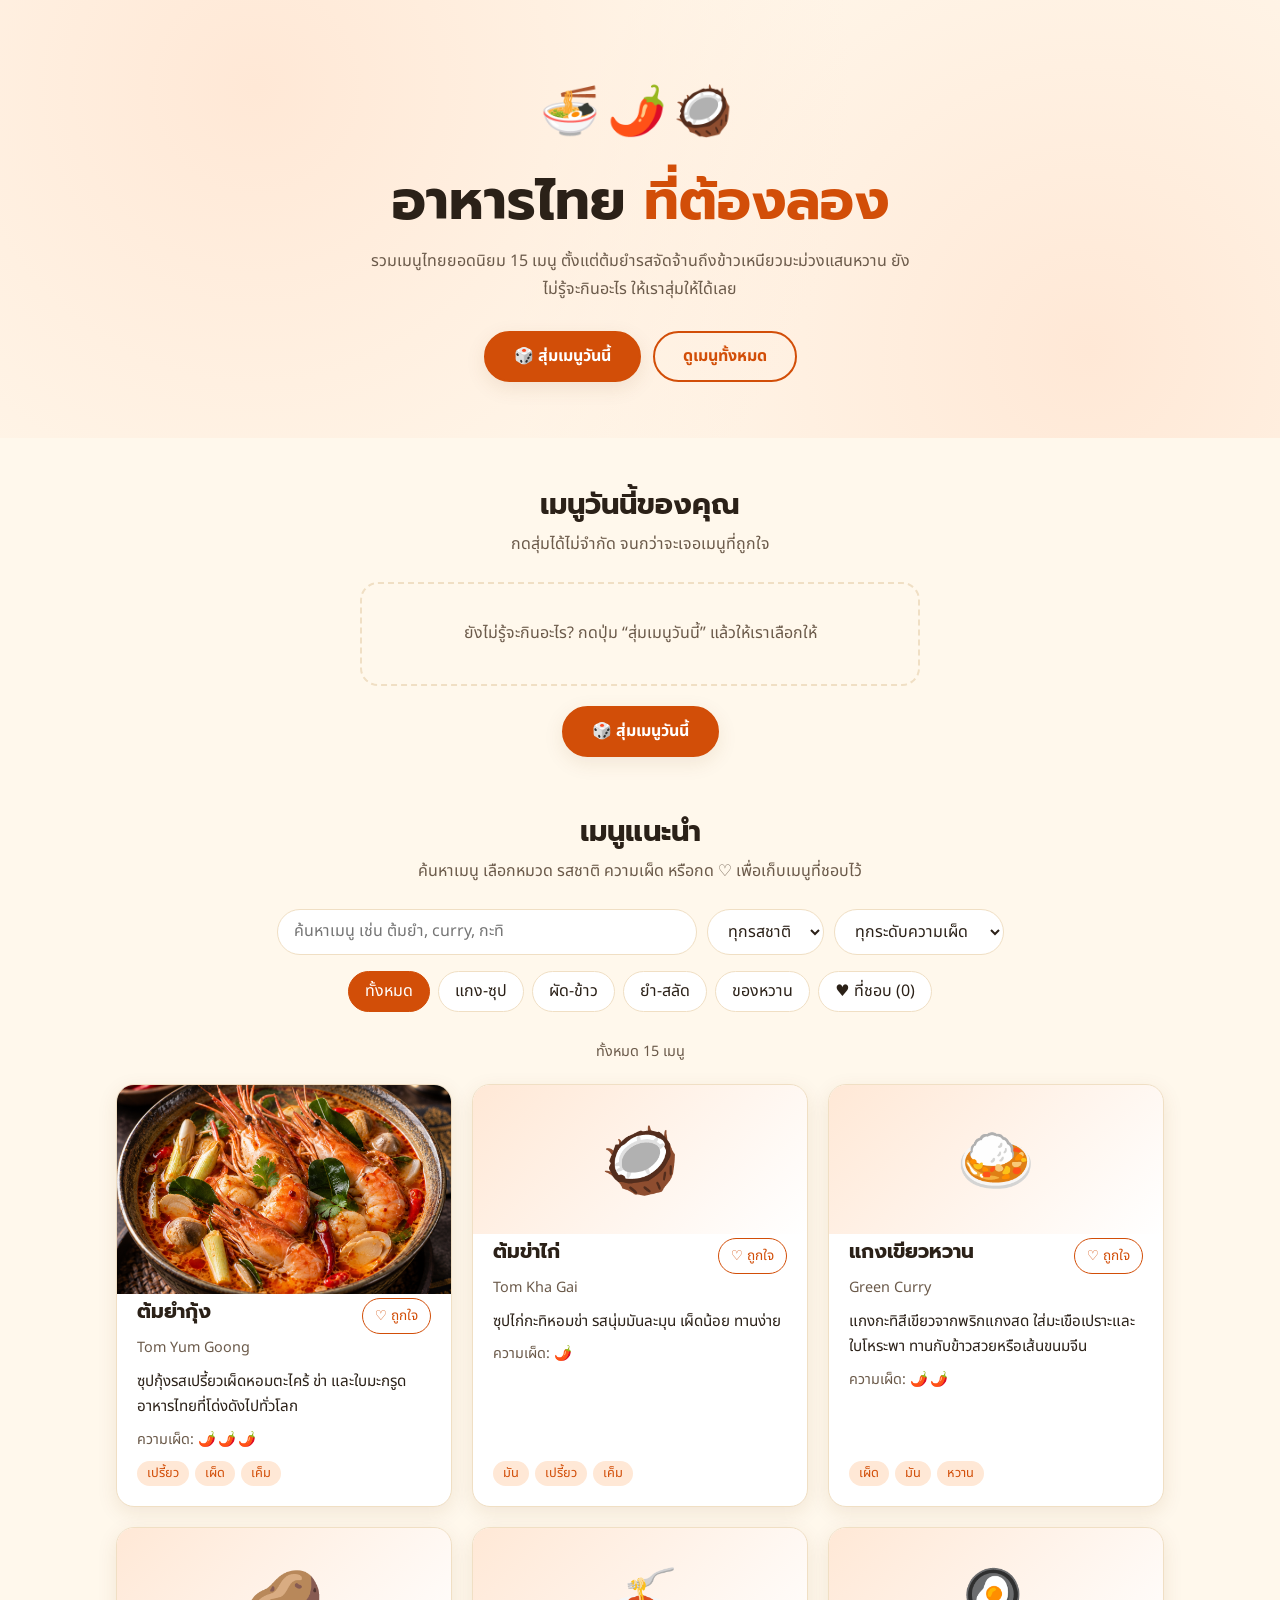
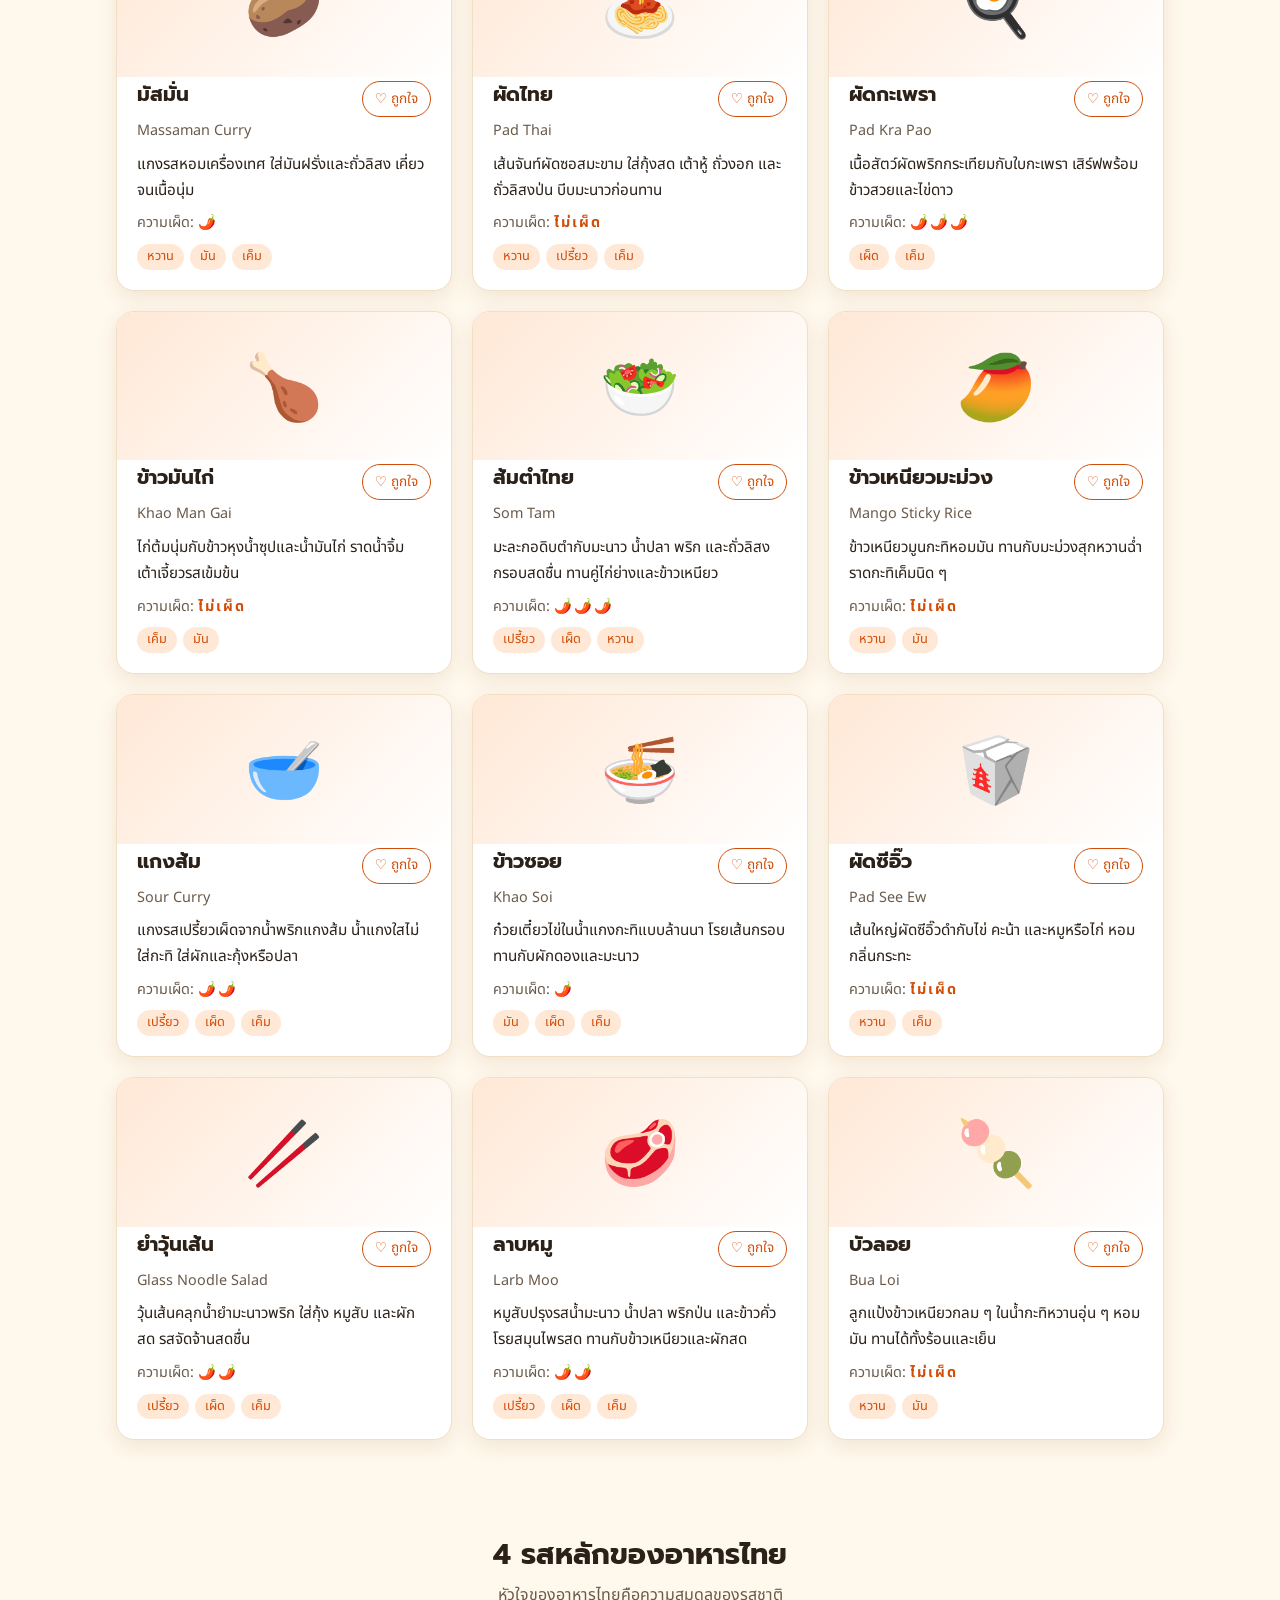
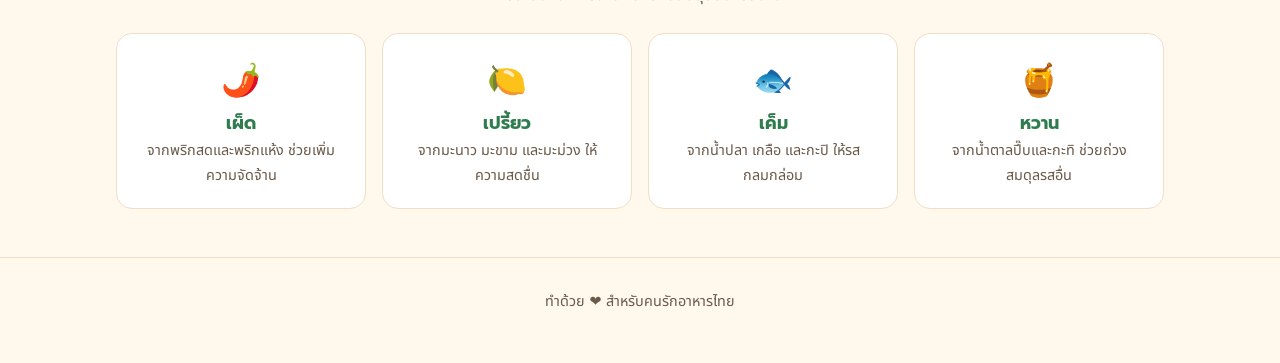
==== thai-food/index.html @ ecb2828b "Initial commit: Thai Food Guide demo Co-Authored-By: Claude Sonnet 5 <noreply@anthropic.com>" ====
<!DOCTYPE html>
<html lang="th">
<head>
<meta charset="UTF-8">
<meta name="viewport" content="width=device-width, initial-scale=1">
<title>อาหารไทย ที่ต้องลอง</title>
<meta name="description" content="แนะนำอาหารไทยยอดนิยม 15 เมนู สุ่มเมนูวันนี้ และเก็บเมนูที่ชอบไว้ในเครื่องของคุณ">
<link href="https://fonts.googleapis.com/css2?family=Noto+Sans+Thai:wght@400;500;700&family=Prompt:wght@500;700&display=swap" rel="stylesheet">
<style>
  :root {
    color-scheme: light;
    --bg: #fff8ec;
    --surface: #ffffff;
    --text: #2b2118;
    --muted: #6b5a4a;
    --border: #f0dfc4;
    --accent: #d24e08;
    --on-accent: #ffffff;
    --accent-soft: #ffe8d6;
    --green: #2f7d4f;
    --shadow: 0 6px 20px rgba(120, 70, 20, .10);
  }
  @media (prefers-color-scheme: dark) {
    :root:not([data-theme="light"]) {
      color-scheme: dark;
      --bg: #1c1610;
      --surface: #2a2118;
      --text: #f6ead8;
      --muted: #c2ae95;
      --border: #3d3123;
      --accent: #ff8a3d;
      --on-accent: #1c1610;
      --accent-soft: #3d2a1a;
      --green: #6fcf97;
      --shadow: 0 6px 20px rgba(0, 0, 0, .35);
    }
  }
  :root[data-theme="dark"] {
    color-scheme: dark;
    --bg: #1c1610;
    --surface: #2a2118;
    --text: #f6ead8;
    --muted: #c2ae95;
    --border: #3d3123;
    --accent: #ff8a3d;
    --on-accent: #1c1610;
    --accent-soft: #3d2a1a;
    --green: #6fcf97;
    --shadow: 0 6px 20px rgba(0, 0, 0, .35);
  }

  *, *::before, *::after { box-sizing: border-box; }
  h1, h2, h3, p { margin: 0; }
  [hidden] { display: none !important; }
  html { scroll-behavior: smooth; }
  body {
    margin: 0;
    background: var(--bg);
    color: var(--text);
    font-family: "Noto Sans Thai", system-ui, sans-serif;
    font-size: 16px;
    line-height: 1.7;
  }
  .wrap { max-width: 1080px; margin: 0 auto; padding-inline: 16px; }
  h1, h2, h3 { font-family: "Prompt", "Noto Sans Thai", sans-serif; line-height: 1.3; text-wrap: balance; }

  /* Hero */
  .hero {
    text-align: center;
    padding-block: 72px 56px;
    background:
      radial-gradient(circle at 20% 20%, var(--accent-soft), transparent 55%),
      radial-gradient(circle at 85% 80%, var(--accent-soft), transparent 50%);
  }
  .hero .emoji { font-size: 3rem; letter-spacing: .4rem; }
  .hero h1 { font-size: clamp(2rem, 6vw, 3.4rem); margin-block: 12px; }
  .hero h1 span { color: var(--accent); }
  .hero p { color: var(--muted); max-width: 560px; margin: 0 auto 28px; }
  .actions { display: flex; flex-wrap: wrap; gap: 12px; justify-content: center; }
  .btn {
    display: inline-block;
    font: inherit;
    font-weight: 700;
    cursor: pointer;
    border: 2px solid var(--accent);
    background: var(--accent);
    color: var(--on-accent);
    text-decoration: none;
    padding: 10px 28px;
    border-radius: 999px;
    box-shadow: var(--shadow);
    transition: transform .15s;
  }
  .btn:hover { transform: translateY(-2px); }
  .btn.ghost { background: transparent; color: var(--accent); box-shadow: none; }
  .btn:focus-visible, .chip:focus-visible, .fav:focus-visible { outline: 3px solid var(--green); outline-offset: 2px; }

  /* Storage note */
  .note {
    background: var(--accent-soft);
    color: var(--text);
    border-bottom: 1px solid var(--border);
    text-align: center;
    font-size: .9rem;
    padding: 8px 16px;
  }

  /* Sections */
  .block { padding-block: 48px; }
  .section-title { font-size: 1.8rem; text-align: center; margin-bottom: 8px; }
  .section-sub { text-align: center; color: var(--muted); margin-bottom: 24px; }

  /* Today's Pick */
  #pick { padding-bottom: 8px; }
  .pick-result { max-width: 560px; margin: 0 auto 20px; }
  .placeholder {
    border: 2px dashed var(--border);
    border-radius: 18px;
    padding: 36px 20px;
    text-align: center;
    color: var(--muted);
  }
  .pick-actions { display: flex; justify-content: center; }

  /* Filters */
  .filters { display: flex; flex-wrap: wrap; gap: 8px; justify-content: center; margin-bottom: 28px; }
  .chip {
    font: inherit;
    cursor: pointer;
    background: var(--surface);
    color: var(--text);
    border: 1px solid var(--border);
    padding: 6px 16px;
    border-radius: 999px;
  }
  .chip[aria-pressed="true"] { background: var(--accent); border-color: var(--accent); color: var(--on-accent); }

  /* Search and filter tools */
  .tools { display: flex; flex-wrap: wrap; gap: 10px; justify-content: center; margin-bottom: 16px; }
  .tools input, .tools select {
    font: inherit;
    color: var(--text);
    background: var(--surface);
    border: 1px solid var(--border);
    border-radius: 999px;
    padding: 8px 16px;
    min-height: 44px;
  }
  .tools input { flex: 1 1 260px; max-width: 420px; }
  .tools select { flex: 0 1 auto; }
  .tools input:focus-visible, .tools select:focus-visible { outline: 3px solid var(--green); outline-offset: 2px; }
  .btn.small { padding: 8px 18px; min-height: 44px; box-shadow: none; }
  .result-count { text-align: center; color: var(--muted); font-size: .9rem; margin-bottom: 20px; }

  /* Cards */
  .grid { display: grid; gap: 20px; grid-template-columns: repeat(auto-fill, minmax(min(280px, 100%), 1fr)); }
  .empty { grid-column: 1 / -1; text-align: center; color: var(--muted); padding: 32px 0; }
  .card {
    background: var(--surface);
    border: 1px solid var(--border);
    border-radius: 18px;
    overflow: hidden;
    box-shadow: var(--shadow);
    display: flex;
    flex-direction: column;
  }
  .card .pic {
    font-size: 4rem;
    text-align: center;
    padding: 24px 0 16px;
    background: linear-gradient(135deg, var(--accent-soft), transparent);
  }
  .card .pic.has-img { padding: 0; }
  .card .pic img { display: block; width: 100%; aspect-ratio: 16 / 10; object-fit: cover; }
  .card .body { padding: 4px 20px 20px; display: flex; flex-direction: column; gap: 8px; flex: 1; }
  .card .head { display: flex; gap: 12px; align-items: flex-start; justify-content: space-between; }
  .card h3 { font-size: 1.25rem; }
  .card .en { color: var(--muted); font-size: .9rem; margin-top: -6px; }
  .card p { font-size: .95rem; }
  .card.big .pic { font-size: 5.5rem; }
  .card.big h3 { font-size: 1.7rem; }
  .card.big p { font-size: 1rem; }
  .card.pop { animation: pop .35s ease-out; }
  @keyframes pop { from { transform: scale(.94); opacity: .4; } to { transform: scale(1); opacity: 1; } }
  .tags { display: flex; flex-wrap: wrap; gap: 6px; margin-top: auto; }
  .tag {
    font-size: .8rem;
    padding: 2px 10px;
    border-radius: 999px;
    background: var(--accent-soft);
    color: var(--accent);
  }
  .spice { font-size: .9rem; color: var(--muted); }
  .spice b { color: var(--accent); letter-spacing: 2px; }

  .fav {
    flex: none;
    font: inherit;
    font-size: .85rem;
    cursor: pointer;
    min-height: 36px;
    padding: 2px 12px;
    border-radius: 999px;
    border: 1px solid var(--accent);
    background: transparent;
    color: var(--accent);
    white-space: nowrap;
  }
  .fav[aria-pressed="true"] { background: var(--accent); color: var(--on-accent); }

  /* Tastes */
  .tastes { display: grid; gap: 16px; grid-template-columns: repeat(auto-fit, minmax(min(200px, 100%), 1fr)); }
  .taste {
    background: var(--surface);
    border: 1px solid var(--border);
    border-radius: 16px;
    padding: 20px;
    text-align: center;
  }
  .taste .icon { font-size: 2rem; }
  .taste h3 { font-size: 1.1rem; margin-block: 4px; color: var(--green); }
  .taste p { color: var(--muted); font-size: .9rem; }

  footer { text-align: center; padding: 32px 16px 48px; color: var(--muted); font-size: .9rem; border-top: 1px solid var(--border); }
  @media (prefers-reduced-motion: reduce) {
    html { scroll-behavior: auto; }
    .btn { transition: none; }
    .card.pop { animation: none; }
  }
</style>
</head>
<body>

<header class="hero">
  <div class="wrap">
    <div class="emoji" aria-hidden="true">🍜🌶️🥥</div>
    <h1>อาหารไทย <span>ที่ต้องลอง</span></h1>
    <p>รวมเมนูไทยยอดนิยม 15 เมนู ตั้งแต่ต้มยำรสจัดจ้านถึงข้าวเหนียวมะม่วงแสนหวาน ยังไม่รู้จะกินอะไร ให้เราสุ่มให้ได้เลย</p>
    <div class="actions">
      <button class="btn" type="button" id="heroRoll">🎲 สุ่มเมนูวันนี้</button>
      <a class="btn ghost" href="#menu">ดูเมนูทั้งหมด</a>
    </div>
  </div>
</header>

<div class="note" id="storageNote" role="status" hidden>บันทึกลงเครื่องนี้ไม่ได้ รายการที่ชอบจะหายเมื่อปิดหน้านี้</div>

<main>
  <section class="block" id="pick">
    <div class="wrap">
      <h2 class="section-title">เมนูวันนี้ของคุณ</h2>
      <p class="section-sub">กดสุ่มได้ไม่จำกัด จนกว่าจะเจอเมนูที่ถูกใจ</p>
      <div class="pick-result" id="pickResult" aria-live="polite"></div>
      <div class="pick-actions"><button class="btn" type="button" id="pickRoll">🎲 สุ่มเมนูวันนี้</button></div>
    </div>
  </section>

  <section class="block" id="menu">
    <div class="wrap">
      <h2 class="section-title">เมนูแนะนำ</h2>
      <p class="section-sub">ค้นหาเมนู เลือกหมวด รสชาติ ความเผ็ด หรือกด ♡ เพื่อเก็บเมนูที่ชอบไว้</p>
      <div class="tools">
        <input type="search" id="search" placeholder="ค้นหาเมนู เช่น ต้มยำ, curry, กะทิ" aria-label="ค้นหาเมนู" autocomplete="off">
        <select id="tasteSel" aria-label="กรองตามรสชาติ"></select>
        <select id="spiceSel" aria-label="กรองตามความเผ็ด">
          <option value="">ทุกระดับความเผ็ด</option>
          <option value="0">ไม่เผ็ด</option>
          <option value="1">เผ็ดน้อย 🌶️</option>
          <option value="2">เผ็ดกลาง 🌶️🌶️</option>
          <option value="3">เผ็ดมาก 🌶️🌶️🌶️</option>
        </select>
        <button class="btn ghost small" type="button" id="resetBtn" hidden>ล้างตัวกรอง</button>
      </div>
      <div class="filters" id="filters" role="group" aria-label="กรองตามหมวดอาหาร"></div>
      <p class="result-count" id="count" role="status"></p>
      <div class="grid" id="grid"></div>
    </div>
  </section>

  <section class="block" id="tastes">
    <div class="wrap">
      <h2 class="section-title">4 รสหลักของอาหารไทย</h2>
      <p class="section-sub">หัวใจของอาหารไทยคือความสมดุลของรสชาติ</p>
      <div class="tastes">
        <div class="taste"><div class="icon" aria-hidden="true">🌶️</div><h3>เผ็ด</h3><p>จากพริกสดและพริกแห้ง ช่วยเพิ่มความจัดจ้าน</p></div>
        <div class="taste"><div class="icon" aria-hidden="true">🍋</div><h3>เปรี้ยว</h3><p>จากมะนาว มะขาม และมะม่วง ให้ความสดชื่น</p></div>
        <div class="taste"><div class="icon" aria-hidden="true">🐟</div><h3>เค็ม</h3><p>จากน้ำปลา เกลือ และกะปิ ให้รสกลมกล่อม</p></div>
        <div class="taste"><div class="icon" aria-hidden="true">🍯</div><h3>หวาน</h3><p>จากน้ำตาลปี๊บและกะทิ ช่วยถ่วงสมดุลรสอื่น</p></div>
      </div>
    </div>
  </section>
</main>

<footer>ทำด้วย ❤️ สำหรับคนรักอาหารไทย</footer>

<script>
  const CATEGORIES = ["ทั้งหมด", "แกง-ซุป", "ผัด-ข้าว", "ยำ-สลัด", "ของหวาน"];
  const FAV_FILTER = "ที่ชอบ";
  const STORE_KEY = "thaiFood.favorites.v1";

  // spice: 0-3
  const DISHES = [
    { id: "tom-yum-goong", th: "ต้มยำกุ้ง", en: "Tom Yum Goong", cat: "แกง-ซุป", emoji: "🍲", image: "image/tom-yum-goong.png", spice: 3,
      desc: "ซุปกุ้งรสเปรี้ยวเผ็ดหอมตะไคร้ ข่า และใบมะกรูด อาหารไทยที่โด่งดังไปทั่วโลก",
      tastes: ["เปรี้ยว", "เผ็ด", "เค็ม"] },
    { id: "tom-kha-gai", th: "ต้มข่าไก่", en: "Tom Kha Gai", cat: "แกง-ซุป", emoji: "🥥", spice: 1,
      desc: "ซุปไก่กะทิหอมข่า รสนุ่มมันละมุน เผ็ดน้อย ทานง่าย",
      tastes: ["มัน", "เปรี้ยว", "เค็ม"] },
    { id: "green-curry", th: "แกงเขียวหวาน", en: "Green Curry", cat: "แกง-ซุป", emoji: "🍛", spice: 2,
      desc: "แกงกะทิสีเขียวจากพริกแกงสด ใส่มะเขือเปราะและใบโหระพา ทานกับข้าวสวยหรือเส้นขนมจีน",
      tastes: ["เผ็ด", "มัน", "หวาน"] },
    { id: "massaman", th: "มัสมั่น", en: "Massaman Curry", cat: "แกง-ซุป", emoji: "🥔", spice: 1,
      desc: "แกงรสหอมเครื่องเทศ ใส่มันฝรั่งและถั่วลิสง เคี่ยวจนเนื้อนุ่ม",
      tastes: ["หวาน", "มัน", "เค็ม"] },
    { id: "pad-thai", th: "ผัดไทย", en: "Pad Thai", cat: "ผัด-ข้าว", emoji: "🍝", spice: 0,
      desc: "เส้นจันท์ผัดซอสมะขาม ใส่กุ้งสด เต้าหู้ ถั่วงอก และถั่วลิสงป่น บีบมะนาวก่อนทาน",
      tastes: ["หวาน", "เปรี้ยว", "เค็ม"] },
    { id: "pad-kra-pao", th: "ผัดกะเพรา", en: "Pad Kra Pao", cat: "ผัด-ข้าว", emoji: "🍳", spice: 3,
      desc: "เนื้อสัตว์ผัดพริกกระเทียมกับใบกะเพรา เสิร์ฟพร้อมข้าวสวยและไข่ดาว",
      tastes: ["เผ็ด", "เค็ม"] },
    { id: "khao-man-gai", th: "ข้าวมันไก่", en: "Khao Man Gai", cat: "ผัด-ข้าว", emoji: "🍗", spice: 0,
      desc: "ไก่ต้มนุ่มกับข้าวหุงน้ำซุปและน้ำมันไก่ ราดน้ำจิ้มเต้าเจี้ยวรสเข้มข้น",
      tastes: ["เค็ม", "มัน"] },
    { id: "som-tam", th: "ส้มตำไทย", en: "Som Tam", cat: "ยำ-สลัด", emoji: "🥗", spice: 3,
      desc: "มะละกอดิบตำกับมะนาว น้ำปลา พริก และถั่วลิสง กรอบสดชื่น ทานคู่ไก่ย่างและข้าวเหนียว",
      tastes: ["เปรี้ยว", "เผ็ด", "หวาน"] },
    { id: "mango-sticky-rice", th: "ข้าวเหนียวมะม่วง", en: "Mango Sticky Rice", cat: "ของหวาน", emoji: "🥭", spice: 0,
      desc: "ข้าวเหนียวมูนกะทิหอมมัน ทานกับมะม่วงสุกหวานฉ่ำ ราดกะทิเค็มนิด ๆ",
      tastes: ["หวาน", "มัน"] },
    { id: "gaeng-som", th: "แกงส้ม", en: "Sour Curry", cat: "แกง-ซุป", emoji: "🥣", spice: 2,
      desc: "แกงรสเปรี้ยวเผ็ดจากน้ำพริกแกงส้ม น้ำแกงใสไม่ใส่กะทิ ใส่ผักและกุ้งหรือปลา",
      tastes: ["เปรี้ยว", "เผ็ด", "เค็ม"] },
    { id: "khao-soi", th: "ข้าวซอย", en: "Khao Soi", cat: "แกง-ซุป", emoji: "🍜", spice: 1,
      desc: "ก๋วยเตี๋ยวไข่ในน้ำแกงกะทิแบบล้านนา โรยเส้นกรอบ ทานกับผักดองและมะนาว",
      tastes: ["มัน", "เผ็ด", "เค็ม"] },
    { id: "pad-see-ew", th: "ผัดซีอิ๊ว", en: "Pad See Ew", cat: "ผัด-ข้าว", emoji: "🥡", spice: 0,
      desc: "เส้นใหญ่ผัดซีอิ๊วดำกับไข่ คะน้า และหมูหรือไก่ หอมกลิ่นกระทะ",
      tastes: ["หวาน", "เค็ม"] },
    { id: "yum-woon-sen", th: "ยำวุ้นเส้น", en: "Glass Noodle Salad", cat: "ยำ-สลัด", emoji: "🥢", spice: 2,
      desc: "วุ้นเส้นคลุกน้ำยำมะนาวพริก ใส่กุ้ง หมูสับ และผักสด รสจัดจ้านสดชื่น",
      tastes: ["เปรี้ยว", "เผ็ด", "เค็ม"] },
    { id: "larb-moo", th: "ลาบหมู", en: "Larb Moo", cat: "ยำ-สลัด", emoji: "🥩", spice: 2,
      desc: "หมูสับปรุงรสน้ำมะนาว น้ำปลา พริกป่น และข้าวคั่ว โรยสมุนไพรสด ทานกับข้าวเหนียวและผักสด",
      tastes: ["เปรี้ยว", "เผ็ด", "เค็ม"] },
    { id: "bua-loi", th: "บัวลอย", en: "Bua Loi", cat: "ของหวาน", emoji: "🍡", spice: 0,
      desc: "ลูกแป้งข้าวเหนียวกลม ๆ ในน้ำกะทิหวานอุ่น ๆ หอมมัน ทานได้ทั้งร้อนและเย็น",
      tastes: ["หวาน", "มัน"] },
  ];

  const byId = Object.fromEntries(DISHES.map(d => [d.id, d]));
  const filtersEl = document.getElementById("filters");
  const gridEl = document.getElementById("grid");
  const pickEl = document.getElementById("pickResult");
  const noteEl = document.getElementById("storageNote");
  const searchEl = document.getElementById("search");
  const tasteSel = document.getElementById("tasteSel");
  const spiceSel = document.getElementById("spiceSel");
  const resetBtn = document.getElementById("resetBtn");
  const countEl = document.getElementById("count");

  let active = "ทั้งหมด";
  let pick = null;
  let favChip = null;
  let canPersist = true;
  const favs = new Set();

  // ---- Favorites storage (localStorage may be missing or blocked) ----
  function loadFavs() {
    let raw = null;
    try { raw = localStorage.getItem(STORE_KEY); } catch (e) { canPersist = false; }
    if (raw) {
      try {
        const ids = JSON.parse(raw);
        if (Array.isArray(ids)) ids.forEach(id => { if (byId[id]) favs.add(id); });
      } catch (e) { /* ignore corrupt data and start empty */ }
    }
    noteEl.hidden = canPersist;
  }

  function saveFavs() {
    try { localStorage.setItem(STORE_KEY, JSON.stringify([...favs])); } catch (e) { canPersist = false; }
    noteEl.hidden = canPersist;
  }

  // ---- DOM helpers ----
  function el(tag, cls, text) {
    const node = document.createElement(tag);
    if (cls) node.className = cls;
    if (text !== undefined) node.textContent = text;
    return node;
  }

  function favLabel() { return "♥ ที่ชอบ (" + favs.size + ")"; }

  function syncFavButton(b) {
    const on = favs.has(b.dataset.id);
    b.setAttribute("aria-pressed", String(on));
    b.textContent = on ? "♥ ชอบแล้ว" : "♡ ถูกใจ";
    b.setAttribute("aria-label", (on ? "เลิกถูกใจ " : "ถูกใจ ") + byId[b.dataset.id].th);
  }

  function toggleFav(id) {
    if (favs.has(id)) favs.delete(id); else favs.add(id);
    saveFavs();
    document.querySelectorAll('.fav[data-id="' + id + '"]').forEach(syncFavButton);
    if (favChip) favChip.textContent = favLabel();
    if (active === FAV_FILTER) renderCards();
  }

  function dishCard(d, big) {
    const card = el("article", big ? "card big pop" : "card");
    const pic = el("div", "pic", d.image ? undefined : d.emoji);
    if (d.image) {
      const img = el("img");
      img.src = d.image;
      img.alt = d.th;
      img.loading = "lazy";
      pic.append(img);
      pic.classList.add("has-img");
    } else {
      pic.setAttribute("aria-hidden", "true");
    }

    const fav = el("button", "fav");
    fav.type = "button";
    fav.dataset.id = d.id;
    syncFavButton(fav);
    fav.addEventListener("click", () => toggleFav(d.id));

    const head = el("div", "head");
    head.append(el("h3", null, d.th), fav);

    const spice = el("div", "spice", "ความเผ็ด: ");
    spice.append(el("b", null, d.spice ? "🌶️".repeat(d.spice) : "ไม่เผ็ด"));

    const tags = el("div", "tags");
    d.tastes.forEach(t => tags.append(el("span", "tag", t)));

    const body = el("div", "body");
    body.append(head, el("div", "en", d.en), el("p", null, d.desc), spice, tags);
    card.append(pic, body);
    return card;
  }

  // ---- Today's Pick ----
  function renderPick() {
    if (!pick) {
      pickEl.replaceChildren(el("div", "placeholder", "ยังไม่รู้จะกินอะไร? กดปุ่ม “สุ่มเมนูวันนี้” แล้วให้เราเลือกให้"));
      return;
    }
    pickEl.replaceChildren(dishCard(pick, true));
  }

  function rollPick() {
    // Any Dish except the one just picked, regardless of filter or Favorites.
    const pool = DISHES.filter(d => !pick || d.id !== pick.id);
    pick = pool[Math.floor(Math.random() * pool.length)];
    renderPick();
    document.getElementById("pickRoll").textContent = "🎲 สุ่มใหม่";
  }

  // ---- Filters and menu ----
  function renderFilters() {
    const chips = CATEGORIES.map(c => makeChip(c, c));
    favChip = makeChip(FAV_FILTER, favLabel());
    filtersEl.replaceChildren(...chips, favChip);
  }

  function makeChip(value, label) {
    const b = el("button", "chip", label);
    b.type = "button";
    b.setAttribute("aria-pressed", String(value === active));
    b.addEventListener("click", () => { active = value; renderFilters(); renderCards(); });
    return b;
  }

  function hasFilters() {
    return active !== "ทั้งหมด" || searchEl.value.trim() !== "" || tasteSel.value !== "" || spiceSel.value !== "";
  }

  function matches(d) {
    if (active === FAV_FILTER ? !favs.has(d.id) : (active !== "ทั้งหมด" && d.cat !== active)) return false;
    if (tasteSel.value && !d.tastes.includes(tasteSel.value)) return false;
    if (spiceSel.value !== "" && d.spice !== Number(spiceSel.value)) return false;
    const q = searchEl.value.trim().toLowerCase();
    if (q) {
      const hay = [d.th, d.en, d.desc, d.cat, ...d.tastes].join(" ").toLowerCase();
      if (!q.split(/\s+/).every(w => hay.includes(w))) return false;
    }
    return true;
  }

  function renderCards() {
    const list = DISHES.filter(matches);
    resetBtn.hidden = !hasFilters();
    countEl.textContent = hasFilters()
      ? "พบ " + list.length + " จาก " + DISHES.length + " เมนู"
      : "ทั้งหมด " + DISHES.length + " เมนู";
    if (!list.length) {
      const onlyFavs = active === FAV_FILTER && !favs.size && !searchEl.value.trim() && !tasteSel.value && spiceSel.value === "";
      gridEl.replaceChildren(el("p", "empty", onlyFavs
        ? "ยังไม่มีเมนูที่ชอบ กดปุ่ม ♡ ถูกใจ บนการ์ดเพื่อเก็บไว้ที่นี่"
        : "ไม่พบเมนูที่ตรงกับเงื่อนไข ลองเปลี่ยนคำค้นหาหรือล้างตัวกรอง"));
      return;
    }
    gridEl.replaceChildren(...list.map(d => dishCard(d, false)));
  }

  function resetFilters() {
    active = "ทั้งหมด";
    searchEl.value = "";
    tasteSel.value = "";
    spiceSel.value = "";
    renderFilters();
    renderCards();
  }

  function initTools() {
    const tastes = [...new Set(DISHES.flatMap(d => d.tastes))];
    tasteSel.replaceChildren(new Option("ทุกรสชาติ", ""), ...tastes.map(t => new Option("รส" + t, t)));
    searchEl.addEventListener("input", renderCards);
    tasteSel.addEventListener("change", renderCards);
    spiceSel.addEventListener("change", renderCards);
    resetBtn.addEventListener("click", resetFilters);
  }

  document.getElementById("heroRoll").addEventListener("click", () => {
    rollPick();
    const reduce = window.matchMedia("(prefers-reduced-motion: reduce)").matches;
    document.getElementById("pick").scrollIntoView({ behavior: reduce ? "auto" : "smooth", block: "start" });
  });
  document.getElementById("pickRoll").addEventListener("click", rollPick);

  loadFavs();
  initTools();
  renderPick();
  renderFilters();
  renderCards();
</script>
</body>
</html>
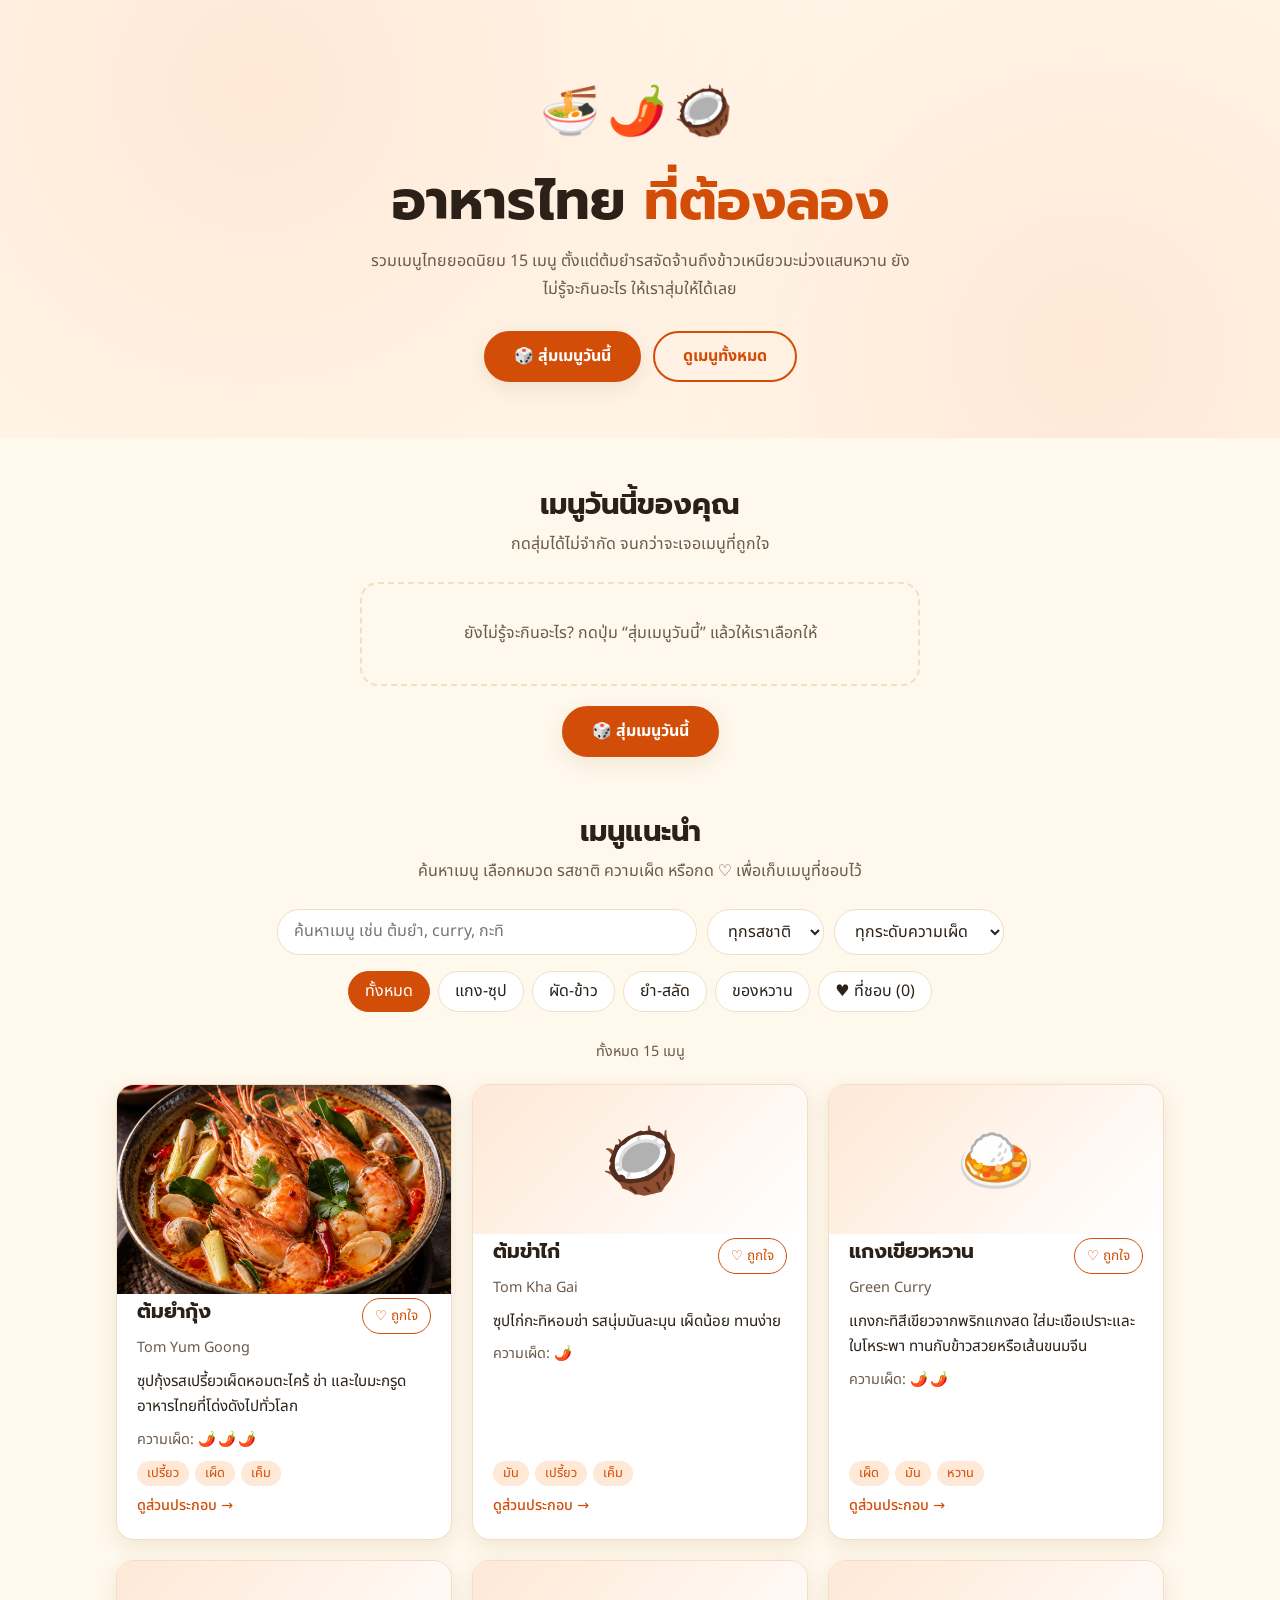
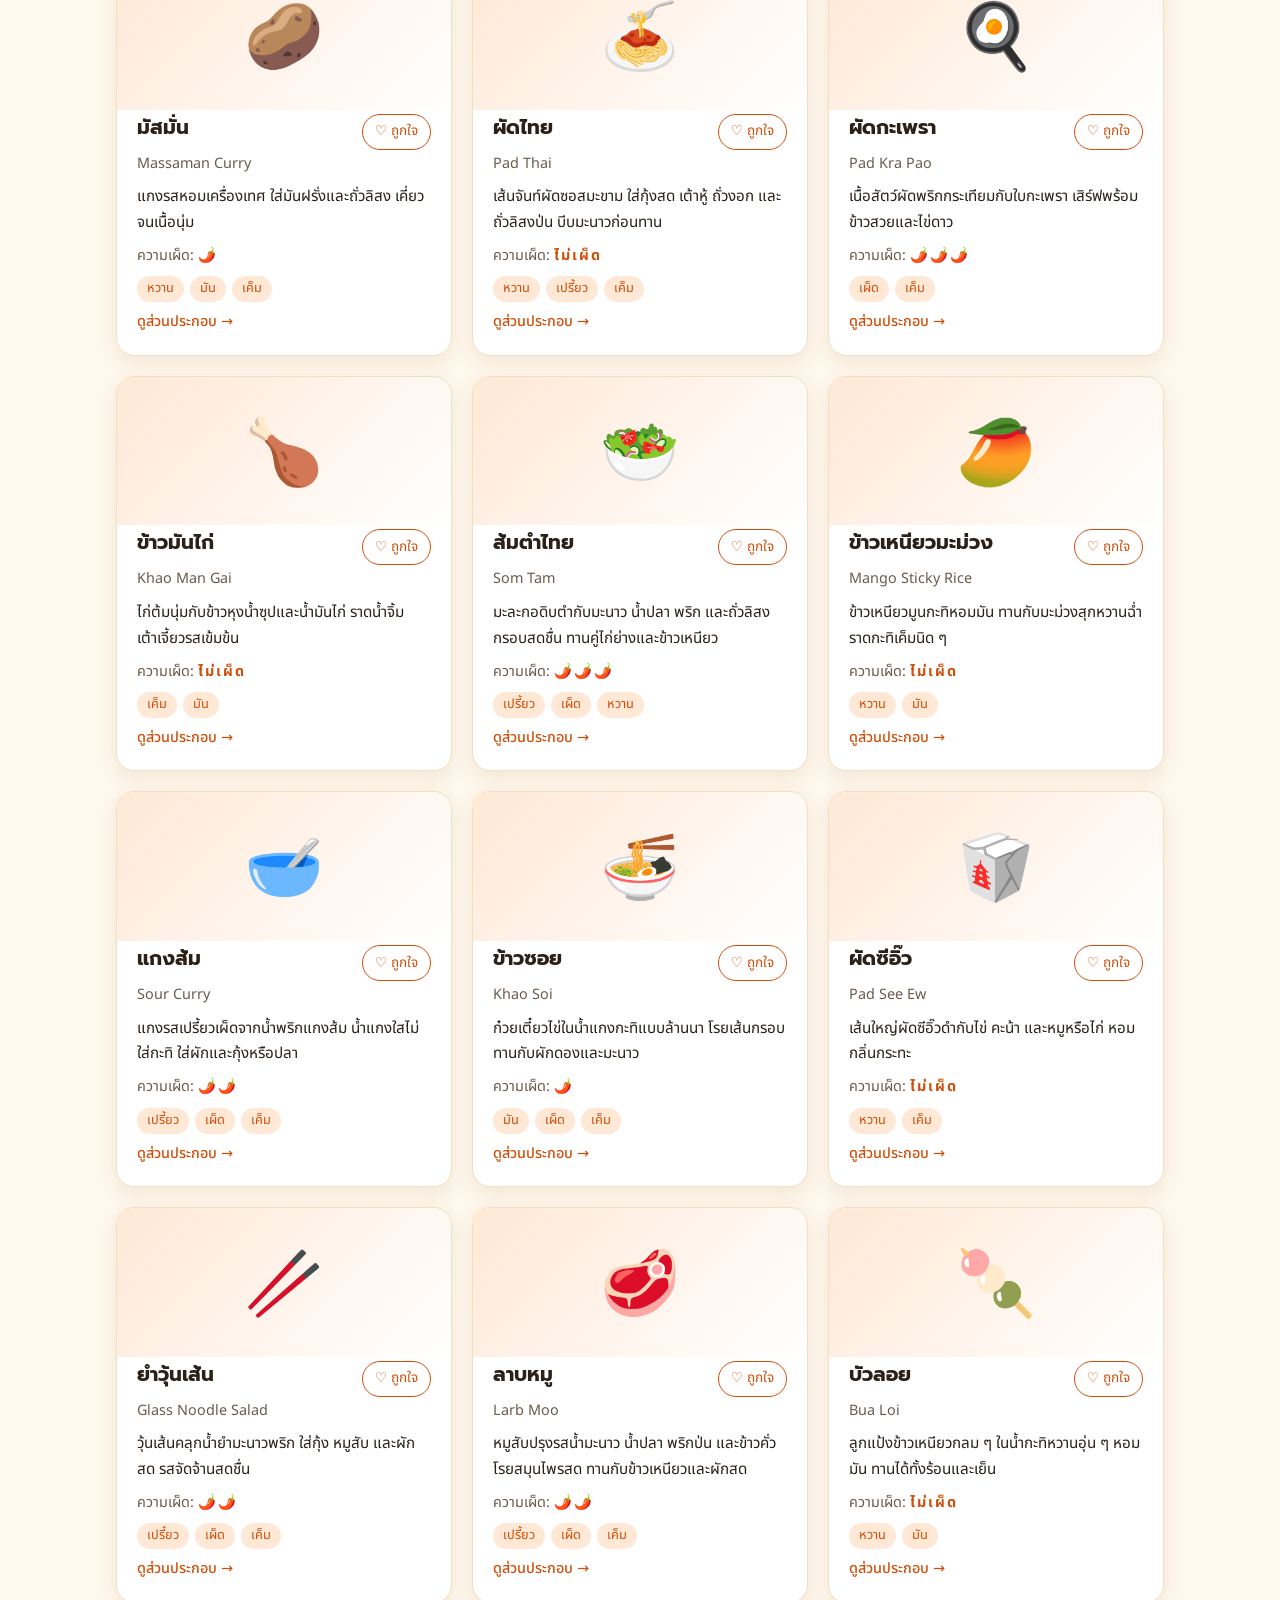
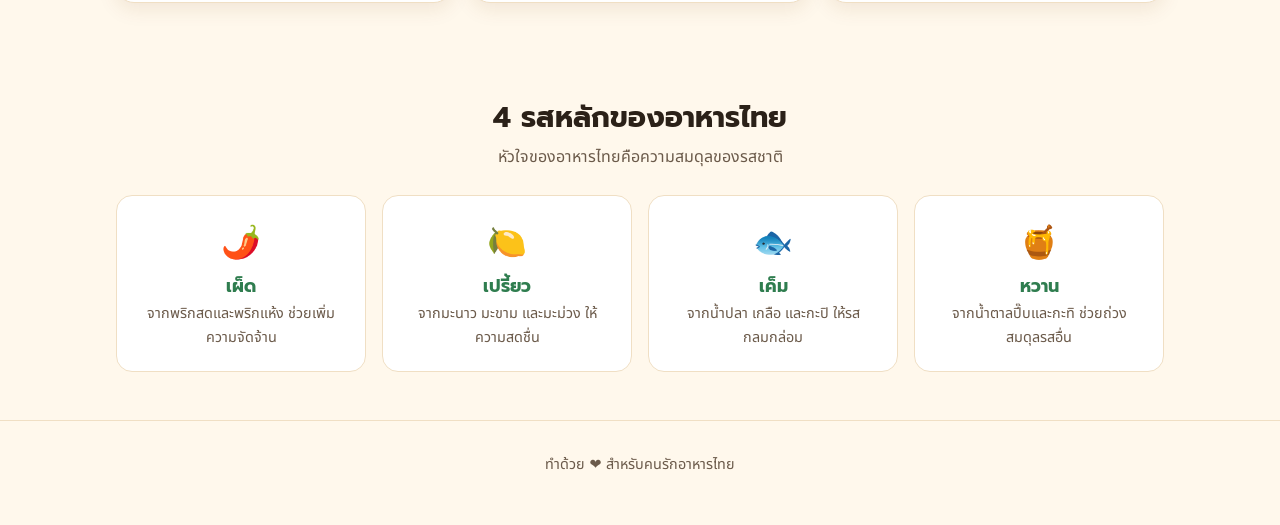
==== commit fdf45b11: "Add dish detail page with ingredients - detail.html shows a dish with its ingredient groups and prev" ====
--- a/thai-food/index.html
+++ b/thai-food/index.html
@@ -190,6 +190,11 @@
     background: var(--accent-soft);
     color: var(--accent);
   }
+  .title-link { color: inherit; text-decoration: none; }
+  .title-link:hover { color: var(--accent); }
+  .more { font-size: .9rem; font-weight: 500; color: var(--accent); text-decoration: none; }
+  .more:hover { text-decoration: underline; }
+  .title-link:focus-visible, .more:focus-visible { outline: 3px solid var(--green); outline-offset: 2px; border-radius: 4px; }
   .spice { font-size: .9rem; color: var(--muted); }
   .spice b { color: var(--accent); letter-spacing: 2px; }
 
@@ -293,59 +298,11 @@
 
 <footer>ทำด้วย ❤️ สำหรับคนรักอาหารไทย</footer>
 
+<script src="dishes.js"></script>
 <script>
   const CATEGORIES = ["ทั้งหมด", "แกง-ซุป", "ผัด-ข้าว", "ยำ-สลัด", "ของหวาน"];
   const FAV_FILTER = "ที่ชอบ";
   const STORE_KEY = "thaiFood.favorites.v1";
-
-  // spice: 0-3
-  const DISHES = [
-    { id: "tom-yum-goong", th: "ต้มยำกุ้ง", en: "Tom Yum Goong", cat: "แกง-ซุป", emoji: "🍲", image: "image/tom-yum-goong.png", spice: 3,
-      desc: "ซุปกุ้งรสเปรี้ยวเผ็ดหอมตะไคร้ ข่า และใบมะกรูด อาหารไทยที่โด่งดังไปทั่วโลก",
-      tastes: ["เปรี้ยว", "เผ็ด", "เค็ม"] },
-    { id: "tom-kha-gai", th: "ต้มข่าไก่", en: "Tom Kha Gai", cat: "แกง-ซุป", emoji: "🥥", spice: 1,
-      desc: "ซุปไก่กะทิหอมข่า รสนุ่มมันละมุน เผ็ดน้อย ทานง่าย",
-      tastes: ["มัน", "เปรี้ยว", "เค็ม"] },
-    { id: "green-curry", th: "แกงเขียวหวาน", en: "Green Curry", cat: "แกง-ซุป", emoji: "🍛", spice: 2,
-      desc: "แกงกะทิสีเขียวจากพริกแกงสด ใส่มะเขือเปราะและใบโหระพา ทานกับข้าวสวยหรือเส้นขนมจีน",
-      tastes: ["เผ็ด", "มัน", "หวาน"] },
-    { id: "massaman", th: "มัสมั่น", en: "Massaman Curry", cat: "แกง-ซุป", emoji: "🥔", spice: 1,
-      desc: "แกงรสหอมเครื่องเทศ ใส่มันฝรั่งและถั่วลิสง เคี่ยวจนเนื้อนุ่ม",
-      tastes: ["หวาน", "มัน", "เค็ม"] },
-    { id: "pad-thai", th: "ผัดไทย", en: "Pad Thai", cat: "ผัด-ข้าว", emoji: "🍝", spice: 0,
-      desc: "เส้นจันท์ผัดซอสมะขาม ใส่กุ้งสด เต้าหู้ ถั่วงอก และถั่วลิสงป่น บีบมะนาวก่อนทาน",
-      tastes: ["หวาน", "เปรี้ยว", "เค็ม"] },
-    { id: "pad-kra-pao", th: "ผัดกะเพรา", en: "Pad Kra Pao", cat: "ผัด-ข้าว", emoji: "🍳", spice: 3,
-      desc: "เนื้อสัตว์ผัดพริกกระเทียมกับใบกะเพรา เสิร์ฟพร้อมข้าวสวยและไข่ดาว",
-      tastes: ["เผ็ด", "เค็ม"] },
-    { id: "khao-man-gai", th: "ข้าวมันไก่", en: "Khao Man Gai", cat: "ผัด-ข้าว", emoji: "🍗", spice: 0,
-      desc: "ไก่ต้มนุ่มกับข้าวหุงน้ำซุปและน้ำมันไก่ ราดน้ำจิ้มเต้าเจี้ยวรสเข้มข้น",
-      tastes: ["เค็ม", "มัน"] },
-    { id: "som-tam", th: "ส้มตำไทย", en: "Som Tam", cat: "ยำ-สลัด", emoji: "🥗", spice: 3,
-      desc: "มะละกอดิบตำกับมะนาว น้ำปลา พริก และถั่วลิสง กรอบสดชื่น ทานคู่ไก่ย่างและข้าวเหนียว",
-      tastes: ["เปรี้ยว", "เผ็ด", "หวาน"] },
-    { id: "mango-sticky-rice", th: "ข้าวเหนียวมะม่วง", en: "Mango Sticky Rice", cat: "ของหวาน", emoji: "🥭", spice: 0,
-      desc: "ข้าวเหนียวมูนกะทิหอมมัน ทานกับมะม่วงสุกหวานฉ่ำ ราดกะทิเค็มนิด ๆ",
-      tastes: ["หวาน", "มัน"] },
-    { id: "gaeng-som", th: "แกงส้ม", en: "Sour Curry", cat: "แกง-ซุป", emoji: "🥣", spice: 2,
-      desc: "แกงรสเปรี้ยวเผ็ดจากน้ำพริกแกงส้ม น้ำแกงใสไม่ใส่กะทิ ใส่ผักและกุ้งหรือปลา",
-      tastes: ["เปรี้ยว", "เผ็ด", "เค็ม"] },
-    { id: "khao-soi", th: "ข้าวซอย", en: "Khao Soi", cat: "แกง-ซุป", emoji: "🍜", spice: 1,
-      desc: "ก๋วยเตี๋ยวไข่ในน้ำแกงกะทิแบบล้านนา โรยเส้นกรอบ ทานกับผักดองและมะนาว",
-      tastes: ["มัน", "เผ็ด", "เค็ม"] },
-    { id: "pad-see-ew", th: "ผัดซีอิ๊ว", en: "Pad See Ew", cat: "ผัด-ข้าว", emoji: "🥡", spice: 0,
-      desc: "เส้นใหญ่ผัดซีอิ๊วดำกับไข่ คะน้า และหมูหรือไก่ หอมกลิ่นกระทะ",
-      tastes: ["หวาน", "เค็ม"] },
-    { id: "yum-woon-sen", th: "ยำวุ้นเส้น", en: "Glass Noodle Salad", cat: "ยำ-สลัด", emoji: "🥢", spice: 2,
-      desc: "วุ้นเส้นคลุกน้ำยำมะนาวพริก ใส่กุ้ง หมูสับ และผักสด รสจัดจ้านสดชื่น",
-      tastes: ["เปรี้ยว", "เผ็ด", "เค็ม"] },
-    { id: "larb-moo", th: "ลาบหมู", en: "Larb Moo", cat: "ยำ-สลัด", emoji: "🥩", spice: 2,
-      desc: "หมูสับปรุงรสน้ำมะนาว น้ำปลา พริกป่น และข้าวคั่ว โรยสมุนไพรสด ทานกับข้าวเหนียวและผักสด",
-      tastes: ["เปรี้ยว", "เผ็ด", "เค็ม"] },
-    { id: "bua-loi", th: "บัวลอย", en: "Bua Loi", cat: "ของหวาน", emoji: "🍡", spice: 0,
-      desc: "ลูกแป้งข้าวเหนียวกลม ๆ ในน้ำกะทิหวานอุ่น ๆ หอมมัน ทานได้ทั้งร้อนและเย็น",
-      tastes: ["หวาน", "มัน"] },
-  ];
 
   const byId = Object.fromEntries(DISHES.map(d => [d.id, d]));
   const filtersEl = document.getElementById("filters");
@@ -428,7 +385,11 @@
     fav.addEventListener("click", () => toggleFav(d.id));
 
     const head = el("div", "head");
-    head.append(el("h3", null, d.th), fav);
+    const title = el("h3");
+    const link = el("a", "title-link", d.th);
+    link.href = "detail.html?id=" + encodeURIComponent(d.id);
+    title.append(link);
+    head.append(title, fav);
 
     const spice = el("div", "spice", "ความเผ็ด: ");
     spice.append(el("b", null, d.spice ? "🌶️".repeat(d.spice) : "ไม่เผ็ด"));
@@ -437,7 +398,11 @@
     d.tastes.forEach(t => tags.append(el("span", "tag", t)));
 
     const body = el("div", "body");
-    body.append(head, el("div", "en", d.en), el("p", null, d.desc), spice, tags);
+    const more = el("a", "more", "ดูส่วนประกอบ →");
+    more.href = link.href;
+    more.setAttribute("aria-label", "ดูส่วนประกอบของ " + d.th);
+
+    body.append(head, el("div", "en", d.en), el("p", null, d.desc), spice, tags, more);
     card.append(pic, body);
     return card;
   }
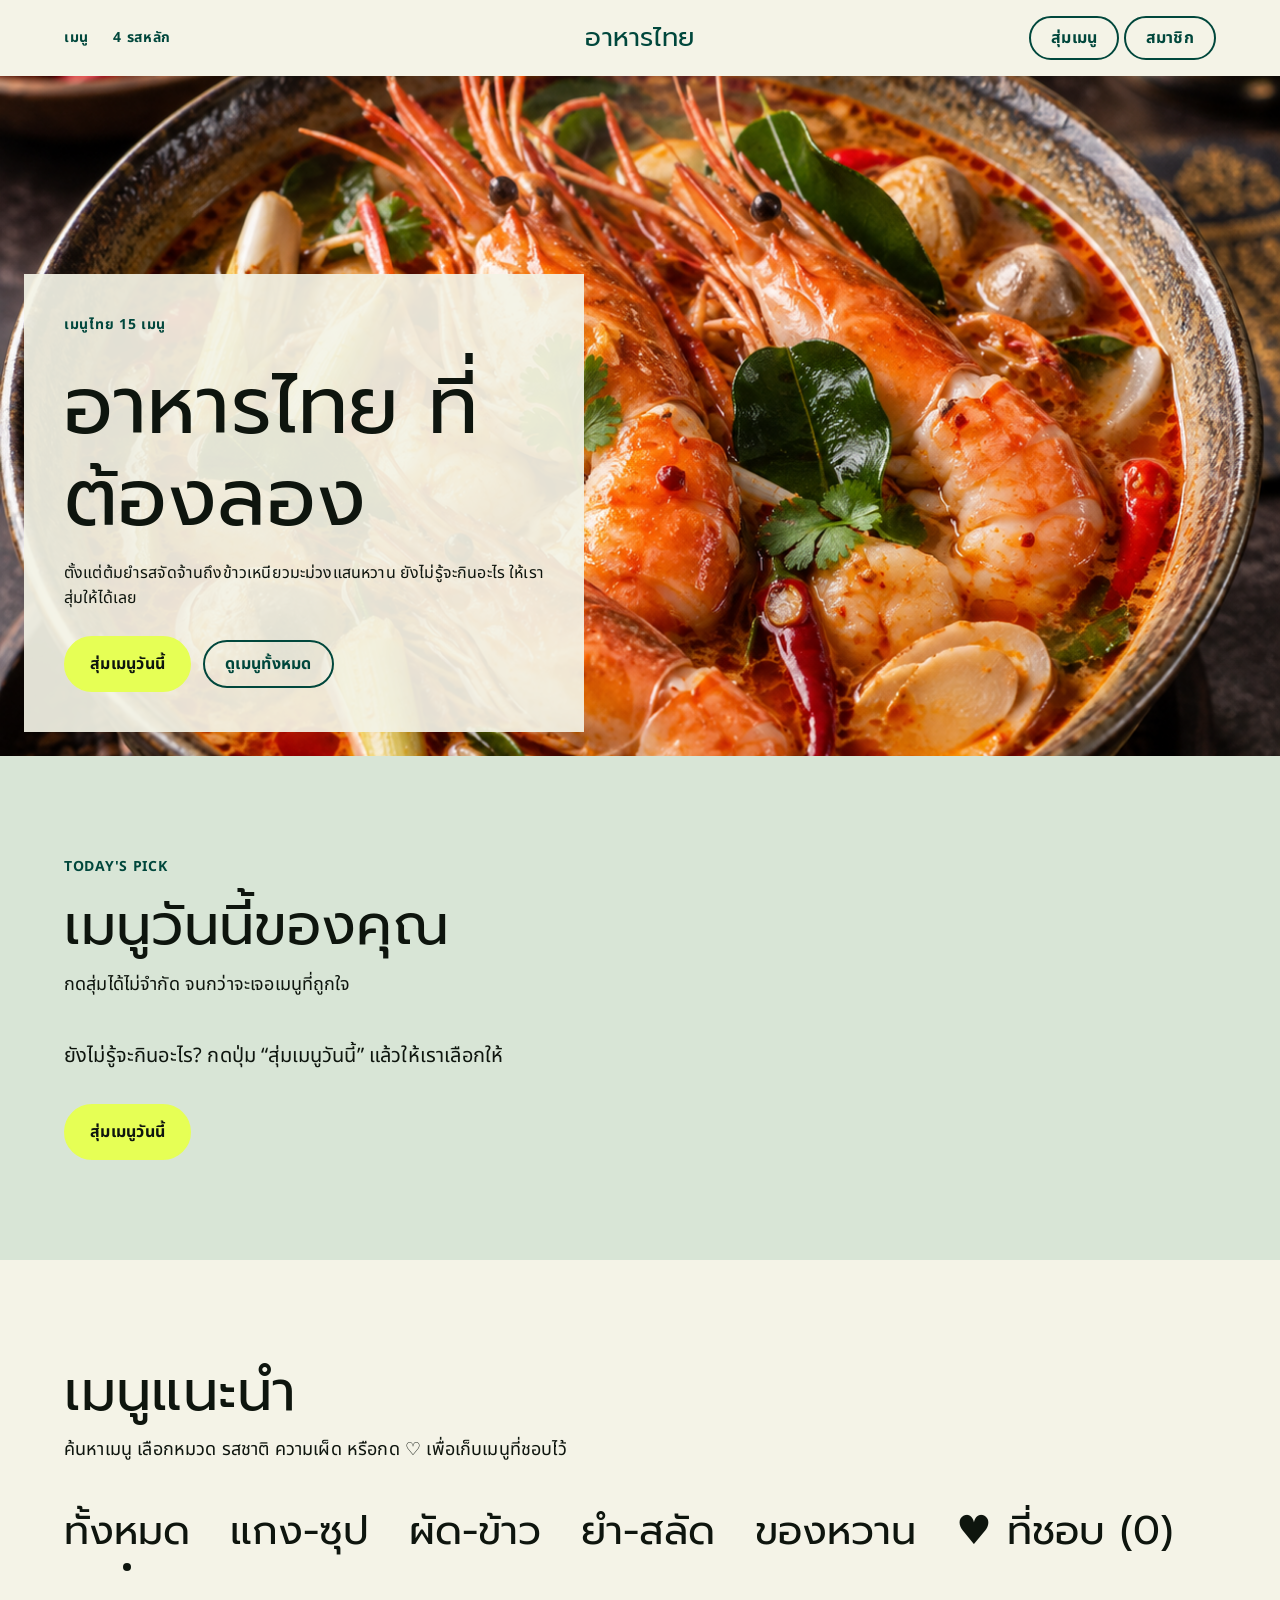
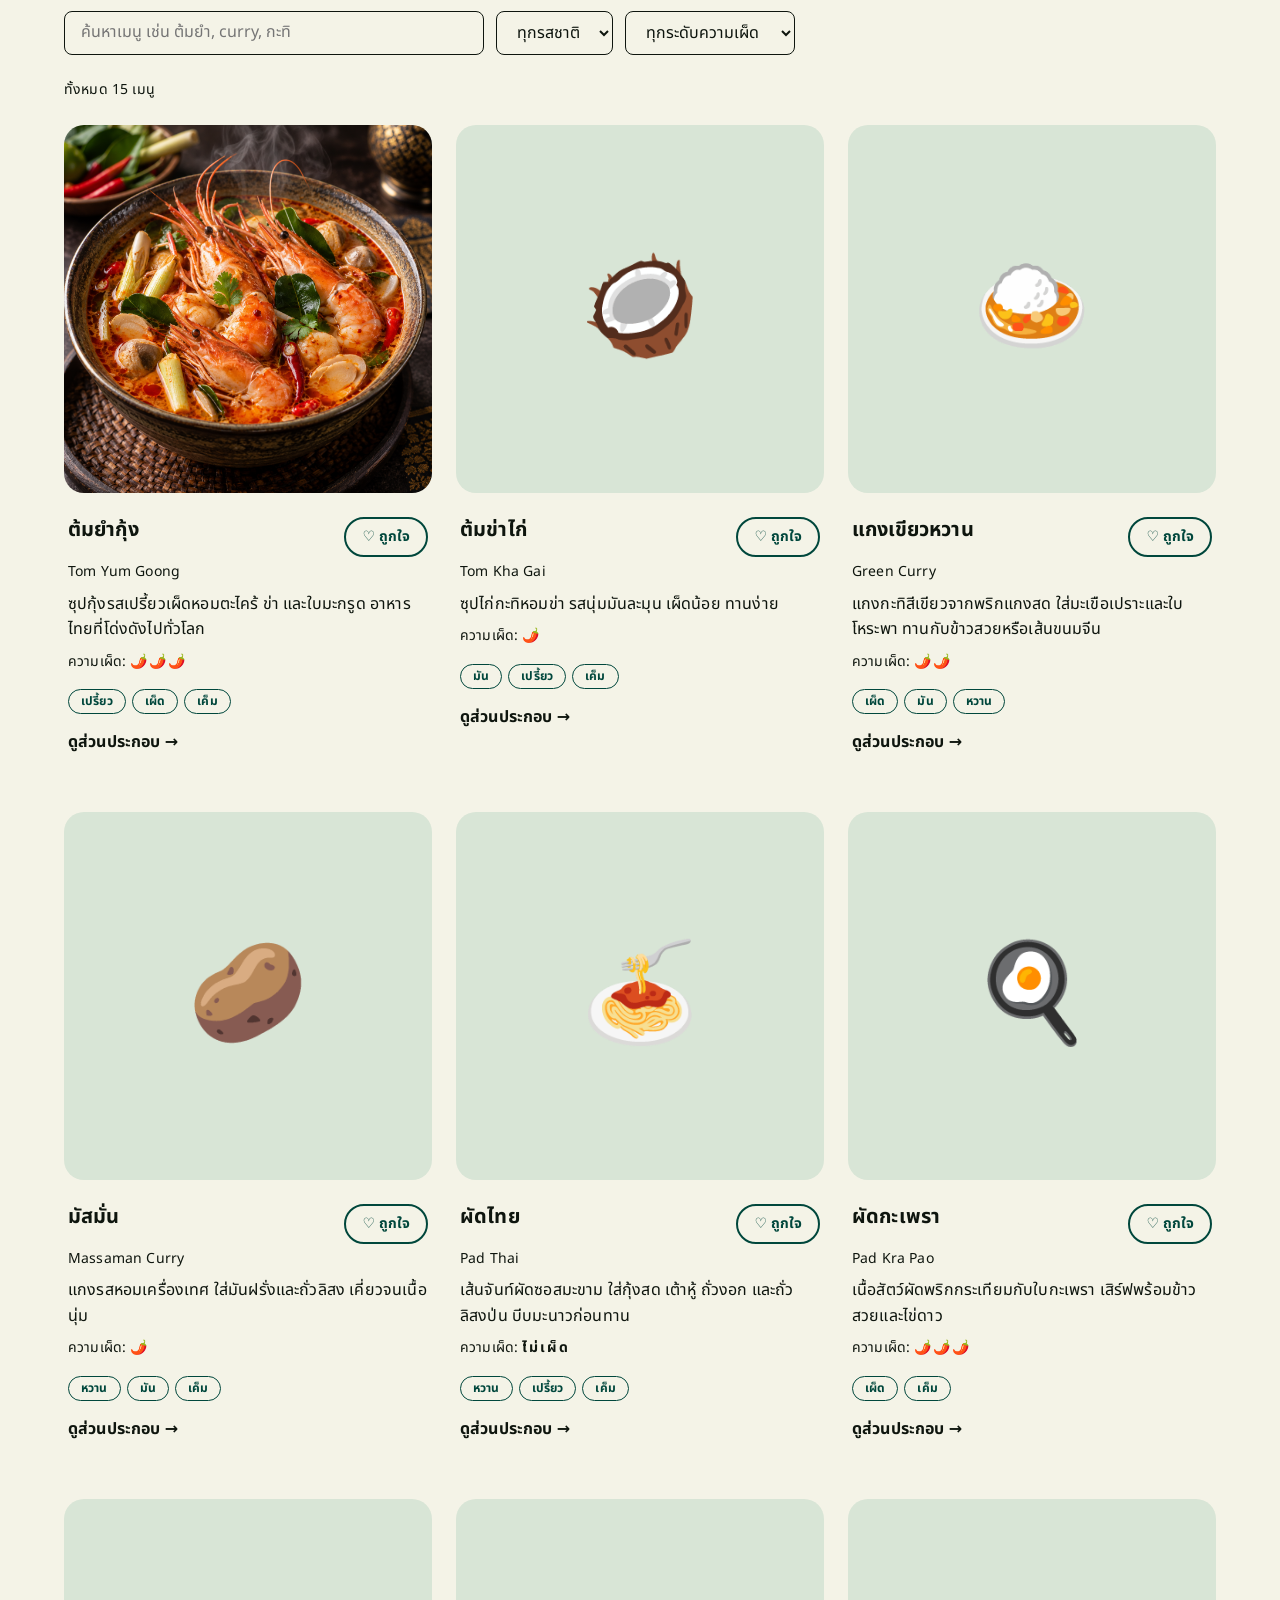
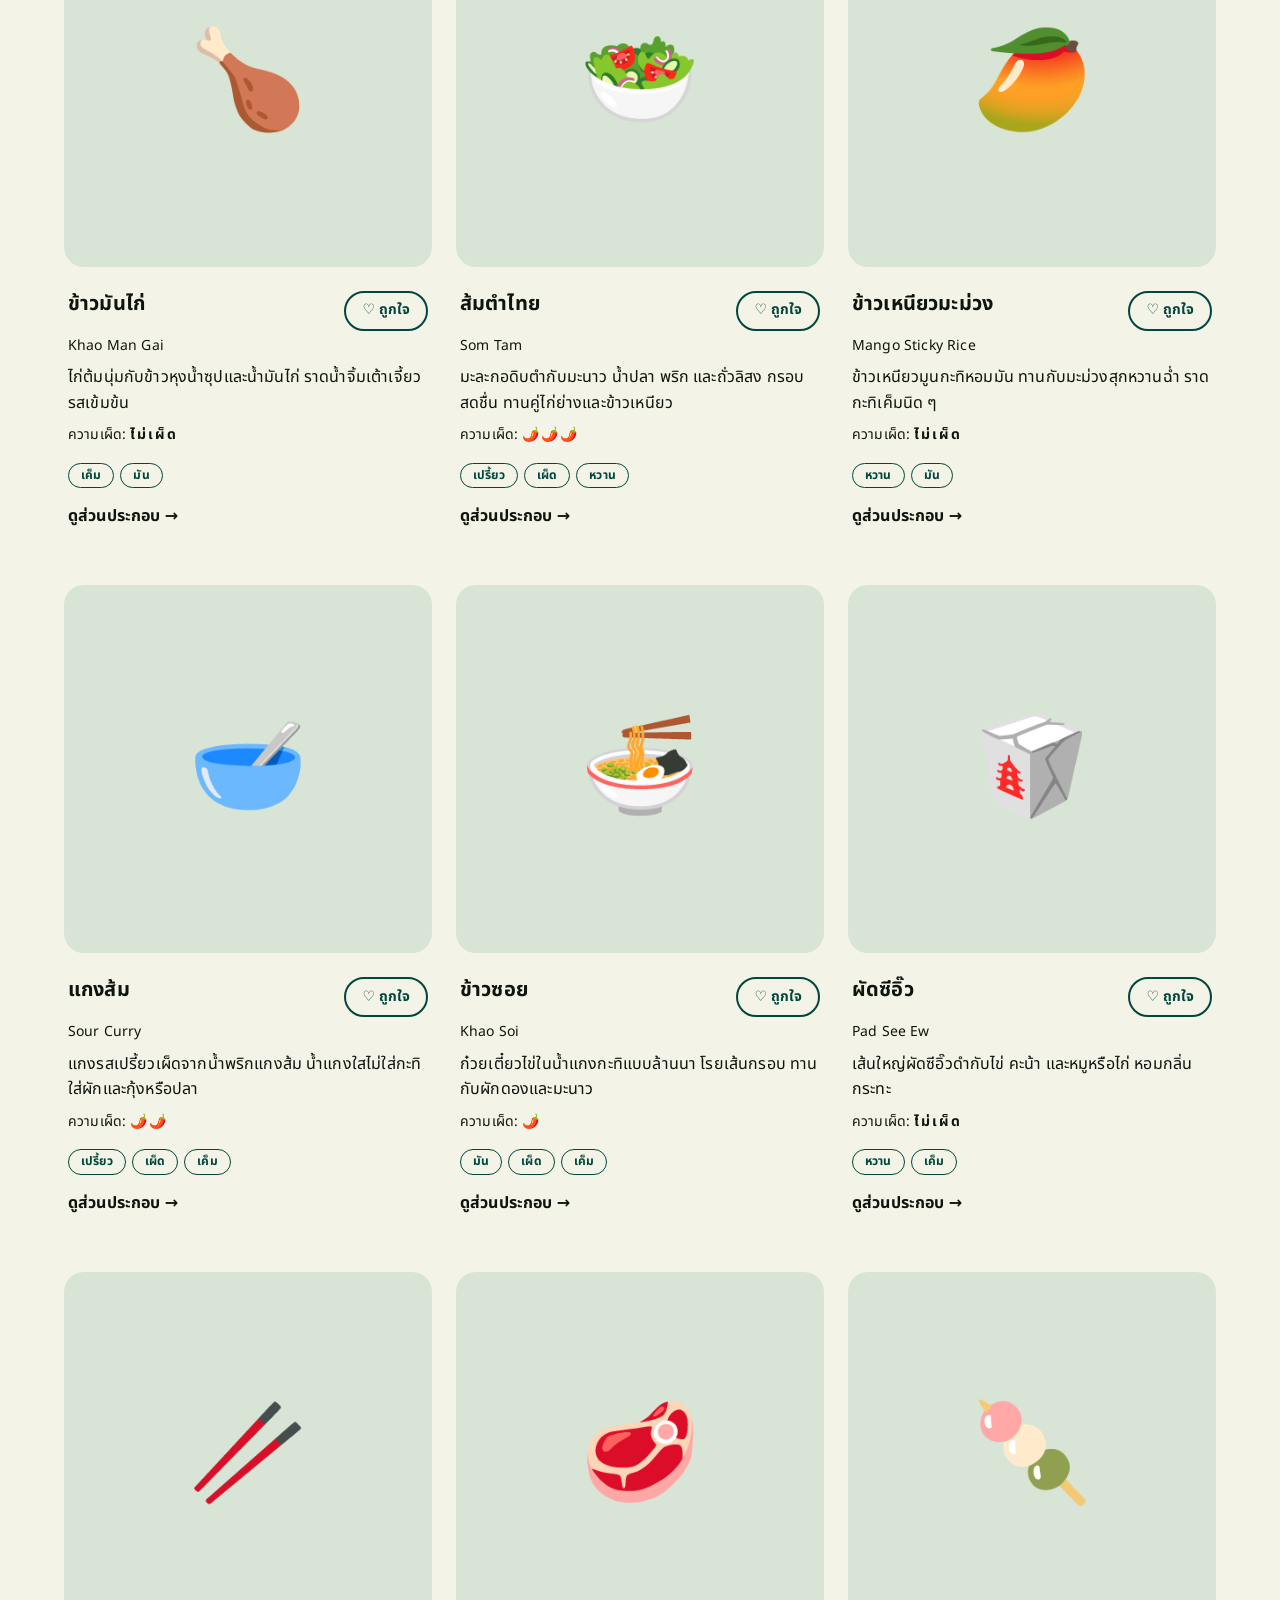
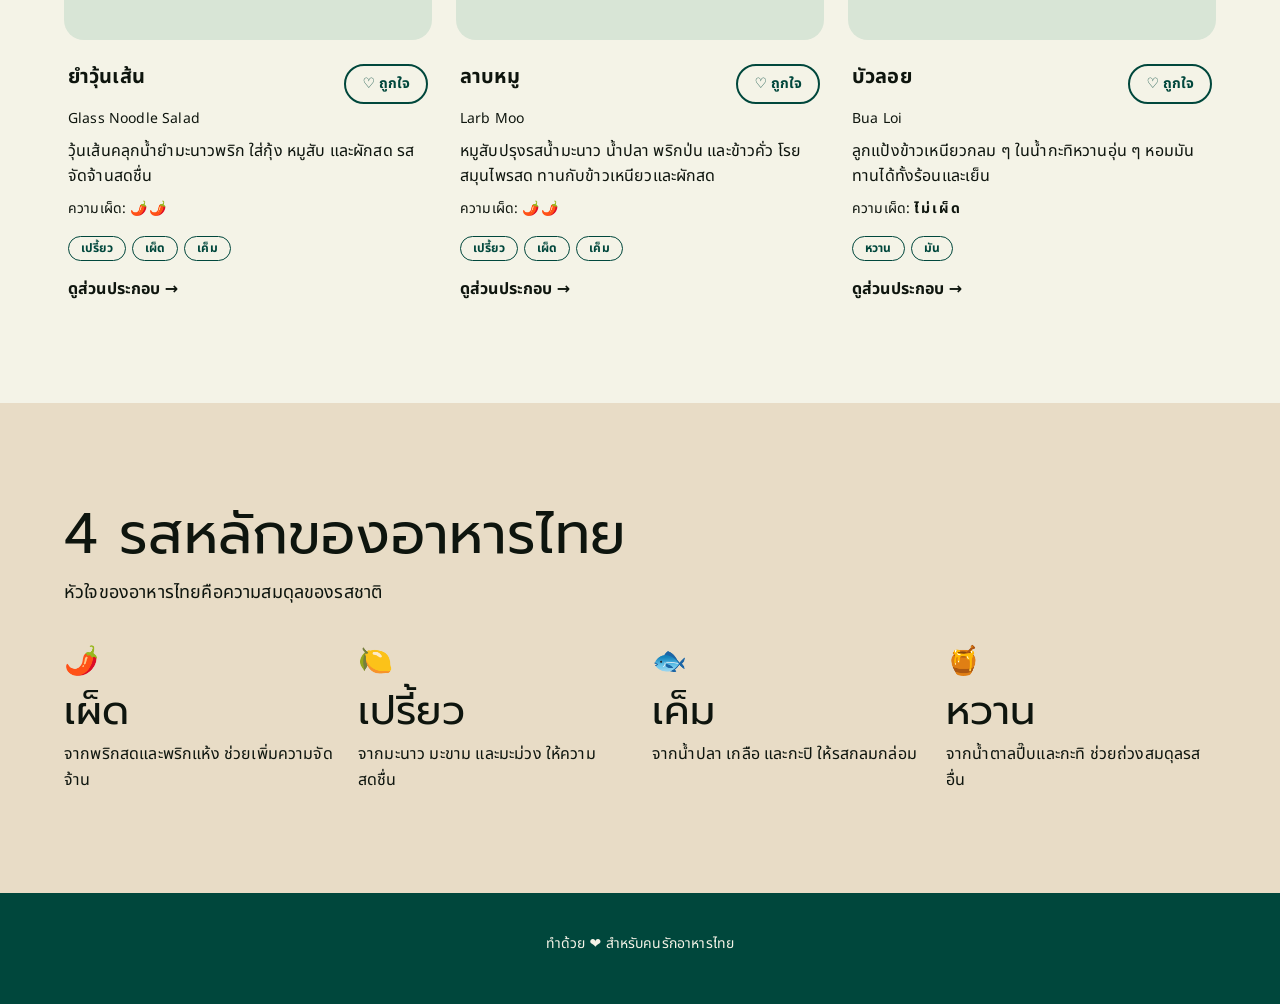
==== commit a0ded877: "Add shared stylesheet, signup page, and restyle list/detail pages Co-Authored-By: Claude Sonnet 5 <n" ====
--- a/thai-food/index.html
+++ b/thai-food/index.html
@@ -5,258 +5,40 @@
 <meta name="viewport" content="width=device-width, initial-scale=1">
 <title>อาหารไทย ที่ต้องลอง</title>
 <meta name="description" content="แนะนำอาหารไทยยอดนิยม 15 เมนู สุ่มเมนูวันนี้ และเก็บเมนูที่ชอบไว้ในเครื่องของคุณ">
-<link href="https://fonts.googleapis.com/css2?family=Noto+Sans+Thai:wght@400;500;700&family=Prompt:wght@500;700&display=swap" rel="stylesheet">
-<style>
-  :root {
-    color-scheme: light;
-    --bg: #fff8ec;
-    --surface: #ffffff;
-    --text: #2b2118;
-    --muted: #6b5a4a;
-    --border: #f0dfc4;
-    --accent: #d24e08;
-    --on-accent: #ffffff;
-    --accent-soft: #ffe8d6;
-    --green: #2f7d4f;
-    --shadow: 0 6px 20px rgba(120, 70, 20, .10);
-  }
-  @media (prefers-color-scheme: dark) {
-    :root:not([data-theme="light"]) {
-      color-scheme: dark;
-      --bg: #1c1610;
-      --surface: #2a2118;
-      --text: #f6ead8;
-      --muted: #c2ae95;
-      --border: #3d3123;
-      --accent: #ff8a3d;
-      --on-accent: #1c1610;
-      --accent-soft: #3d2a1a;
-      --green: #6fcf97;
-      --shadow: 0 6px 20px rgba(0, 0, 0, .35);
-    }
-  }
-  :root[data-theme="dark"] {
-    color-scheme: dark;
-    --bg: #1c1610;
-    --surface: #2a2118;
-    --text: #f6ead8;
-    --muted: #c2ae95;
-    --border: #3d3123;
-    --accent: #ff8a3d;
-    --on-accent: #1c1610;
-    --accent-soft: #3d2a1a;
-    --green: #6fcf97;
-    --shadow: 0 6px 20px rgba(0, 0, 0, .35);
-  }
-
-  *, *::before, *::after { box-sizing: border-box; }
-  h1, h2, h3, p { margin: 0; }
-  [hidden] { display: none !important; }
-  html { scroll-behavior: smooth; }
-  body {
-    margin: 0;
-    background: var(--bg);
-    color: var(--text);
-    font-family: "Noto Sans Thai", system-ui, sans-serif;
-    font-size: 16px;
-    line-height: 1.7;
-  }
-  .wrap { max-width: 1080px; margin: 0 auto; padding-inline: 16px; }
-  h1, h2, h3 { font-family: "Prompt", "Noto Sans Thai", sans-serif; line-height: 1.3; text-wrap: balance; }
-
-  /* Hero */
-  .hero {
-    text-align: center;
-    padding-block: 72px 56px;
-    background:
-      radial-gradient(circle at 20% 20%, var(--accent-soft), transparent 55%),
-      radial-gradient(circle at 85% 80%, var(--accent-soft), transparent 50%);
-  }
-  .hero .emoji { font-size: 3rem; letter-spacing: .4rem; }
-  .hero h1 { font-size: clamp(2rem, 6vw, 3.4rem); margin-block: 12px; }
-  .hero h1 span { color: var(--accent); }
-  .hero p { color: var(--muted); max-width: 560px; margin: 0 auto 28px; }
-  .actions { display: flex; flex-wrap: wrap; gap: 12px; justify-content: center; }
-  .btn {
-    display: inline-block;
-    font: inherit;
-    font-weight: 700;
-    cursor: pointer;
-    border: 2px solid var(--accent);
-    background: var(--accent);
-    color: var(--on-accent);
-    text-decoration: none;
-    padding: 10px 28px;
-    border-radius: 999px;
-    box-shadow: var(--shadow);
-    transition: transform .15s;
-  }
-  .btn:hover { transform: translateY(-2px); }
-  .btn.ghost { background: transparent; color: var(--accent); box-shadow: none; }
-  .btn:focus-visible, .chip:focus-visible, .fav:focus-visible { outline: 3px solid var(--green); outline-offset: 2px; }
-
-  /* Storage note */
-  .note {
-    background: var(--accent-soft);
-    color: var(--text);
-    border-bottom: 1px solid var(--border);
-    text-align: center;
-    font-size: .9rem;
-    padding: 8px 16px;
-  }
-
-  /* Sections */
-  .block { padding-block: 48px; }
-  .section-title { font-size: 1.8rem; text-align: center; margin-bottom: 8px; }
-  .section-sub { text-align: center; color: var(--muted); margin-bottom: 24px; }
-
-  /* Today's Pick */
-  #pick { padding-bottom: 8px; }
-  .pick-result { max-width: 560px; margin: 0 auto 20px; }
-  .placeholder {
-    border: 2px dashed var(--border);
-    border-radius: 18px;
-    padding: 36px 20px;
-    text-align: center;
-    color: var(--muted);
-  }
-  .pick-actions { display: flex; justify-content: center; }
-
-  /* Filters */
-  .filters { display: flex; flex-wrap: wrap; gap: 8px; justify-content: center; margin-bottom: 28px; }
-  .chip {
-    font: inherit;
-    cursor: pointer;
-    background: var(--surface);
-    color: var(--text);
-    border: 1px solid var(--border);
-    padding: 6px 16px;
-    border-radius: 999px;
-  }
-  .chip[aria-pressed="true"] { background: var(--accent); border-color: var(--accent); color: var(--on-accent); }
-
-  /* Search and filter tools */
-  .tools { display: flex; flex-wrap: wrap; gap: 10px; justify-content: center; margin-bottom: 16px; }
-  .tools input, .tools select {
-    font: inherit;
-    color: var(--text);
-    background: var(--surface);
-    border: 1px solid var(--border);
-    border-radius: 999px;
-    padding: 8px 16px;
-    min-height: 44px;
-  }
-  .tools input { flex: 1 1 260px; max-width: 420px; }
-  .tools select { flex: 0 1 auto; }
-  .tools input:focus-visible, .tools select:focus-visible { outline: 3px solid var(--green); outline-offset: 2px; }
-  .btn.small { padding: 8px 18px; min-height: 44px; box-shadow: none; }
-  .result-count { text-align: center; color: var(--muted); font-size: .9rem; margin-bottom: 20px; }
-
-  /* Cards */
-  .grid { display: grid; gap: 20px; grid-template-columns: repeat(auto-fill, minmax(min(280px, 100%), 1fr)); }
-  .empty { grid-column: 1 / -1; text-align: center; color: var(--muted); padding: 32px 0; }
-  .card {
-    background: var(--surface);
-    border: 1px solid var(--border);
-    border-radius: 18px;
-    overflow: hidden;
-    box-shadow: var(--shadow);
-    display: flex;
-    flex-direction: column;
-  }
-  .card .pic {
-    font-size: 4rem;
-    text-align: center;
-    padding: 24px 0 16px;
-    background: linear-gradient(135deg, var(--accent-soft), transparent);
-  }
-  .card .pic.has-img { padding: 0; }
-  .card .pic img { display: block; width: 100%; aspect-ratio: 16 / 10; object-fit: cover; }
-  .card .body { padding: 4px 20px 20px; display: flex; flex-direction: column; gap: 8px; flex: 1; }
-  .card .head { display: flex; gap: 12px; align-items: flex-start; justify-content: space-between; }
-  .card h3 { font-size: 1.25rem; }
-  .card .en { color: var(--muted); font-size: .9rem; margin-top: -6px; }
-  .card p { font-size: .95rem; }
-  .card.big .pic { font-size: 5.5rem; }
-  .card.big h3 { font-size: 1.7rem; }
-  .card.big p { font-size: 1rem; }
-  .card.pop { animation: pop .35s ease-out; }
-  @keyframes pop { from { transform: scale(.94); opacity: .4; } to { transform: scale(1); opacity: 1; } }
-  .tags { display: flex; flex-wrap: wrap; gap: 6px; margin-top: auto; }
-  .tag {
-    font-size: .8rem;
-    padding: 2px 10px;
-    border-radius: 999px;
-    background: var(--accent-soft);
-    color: var(--accent);
-  }
-  .title-link { color: inherit; text-decoration: none; }
-  .title-link:hover { color: var(--accent); }
-  .more { font-size: .9rem; font-weight: 500; color: var(--accent); text-decoration: none; }
-  .more:hover { text-decoration: underline; }
-  .title-link:focus-visible, .more:focus-visible { outline: 3px solid var(--green); outline-offset: 2px; border-radius: 4px; }
-  .spice { font-size: .9rem; color: var(--muted); }
-  .spice b { color: var(--accent); letter-spacing: 2px; }
-
-  .fav {
-    flex: none;
-    font: inherit;
-    font-size: .85rem;
-    cursor: pointer;
-    min-height: 36px;
-    padding: 2px 12px;
-    border-radius: 999px;
-    border: 1px solid var(--accent);
-    background: transparent;
-    color: var(--accent);
-    white-space: nowrap;
-  }
-  .fav[aria-pressed="true"] { background: var(--accent); color: var(--on-accent); }
-
-  /* Tastes */
-  .tastes { display: grid; gap: 16px; grid-template-columns: repeat(auto-fit, minmax(min(200px, 100%), 1fr)); }
-  .taste {
-    background: var(--surface);
-    border: 1px solid var(--border);
-    border-radius: 16px;
-    padding: 20px;
-    text-align: center;
-  }
-  .taste .icon { font-size: 2rem; }
-  .taste h3 { font-size: 1.1rem; margin-block: 4px; color: var(--green); }
-  .taste p { color: var(--muted); font-size: .9rem; }
-
-  footer { text-align: center; padding: 32px 16px 48px; color: var(--muted); font-size: .9rem; border-top: 1px solid var(--border); }
-  @media (prefers-reduced-motion: reduce) {
-    html { scroll-behavior: auto; }
-    .btn { transition: none; }
-    .card.pop { animation: none; }
-  }
-</style>
+<link href="https://fonts.googleapis.com/css2?family=Noto+Sans+Thai:wght@400;700&family=Prompt:wght@400&display=swap" rel="stylesheet">
+<link rel="stylesheet" href="style.css">
 </head>
 <body>
 
+<div class="note" id="storageNote" role="status" hidden>บันทึกลงเครื่องนี้ไม่ได้ รายการที่ชอบจะหายเมื่อปิดหน้านี้</div>
+
+<nav class="nav wrap" aria-label="เมนูหลัก">
+  <div class="nav-links"><a href="#menu">เมนู</a><a href="#tastes">4 รสหลัก</a></div>
+  <a class="brand" href="index.html">อาหารไทย</a>
+  <div class="nav-end"><a class="btn ghost small" href="#pick">สุ่มเมนู</a> <a class="btn ghost small" href="signup.html">สมาชิก</a></div>
+</nav>
+
 <header class="hero">
-  <div class="wrap">
-    <div class="emoji" aria-hidden="true">🍜🌶️🥥</div>
-    <h1>อาหารไทย <span>ที่ต้องลอง</span></h1>
-    <p>รวมเมนูไทยยอดนิยม 15 เมนู ตั้งแต่ต้มยำรสจัดจ้านถึงข้าวเหนียวมะม่วงแสนหวาน ยังไม่รู้จะกินอะไร ให้เราสุ่มให้ได้เลย</p>
+  <img class="hero-img" src="image/tom-yum-goong.png" alt="ต้มยำกุ้งร้อน ๆ ในชามเซรามิก">
+  <div class="hero-panel">
+    <p class="eyebrow">เมนูไทย 15 เมนู</p>
+    <h1 class="display">อาหารไทย ที่ต้องลอง</h1>
+    <p>ตั้งแต่ต้มยำรสจัดจ้านถึงข้าวเหนียวมะม่วงแสนหวาน ยังไม่รู้จะกินอะไร ให้เราสุ่มให้ได้เลย</p>
     <div class="actions">
-      <button class="btn" type="button" id="heroRoll">🎲 สุ่มเมนูวันนี้</button>
+      <button class="btn" type="button" id="heroRoll">สุ่มเมนูวันนี้</button>
       <a class="btn ghost" href="#menu">ดูเมนูทั้งหมด</a>
     </div>
   </div>
 </header>
 
-<div class="note" id="storageNote" role="status" hidden>บันทึกลงเครื่องนี้ไม่ได้ รายการที่ชอบจะหายเมื่อปิดหน้านี้</div>
-
 <main>
-  <section class="block" id="pick">
+  <section class="block band-sage" id="pick">
     <div class="wrap">
+      <p class="eyebrow">Today's Pick</p>
       <h2 class="section-title">เมนูวันนี้ของคุณ</h2>
       <p class="section-sub">กดสุ่มได้ไม่จำกัด จนกว่าจะเจอเมนูที่ถูกใจ</p>
       <div class="pick-result" id="pickResult" aria-live="polite"></div>
-      <div class="pick-actions"><button class="btn" type="button" id="pickRoll">🎲 สุ่มเมนูวันนี้</button></div>
+      <div class="pick-actions"><button class="btn" type="button" id="pickRoll">สุ่มเมนูวันนี้</button></div>
     </div>
   </section>
 
@@ -264,6 +46,7 @@
     <div class="wrap">
       <h2 class="section-title">เมนูแนะนำ</h2>
       <p class="section-sub">ค้นหาเมนู เลือกหมวด รสชาติ ความเผ็ด หรือกด ♡ เพื่อเก็บเมนูที่ชอบไว้</p>
+      <div class="filters" id="filters" role="group" aria-label="กรองตามหมวดอาหาร"></div>
       <div class="tools">
         <input type="search" id="search" placeholder="ค้นหาเมนู เช่น ต้มยำ, curry, กะทิ" aria-label="ค้นหาเมนู" autocomplete="off">
         <select id="tasteSel" aria-label="กรองตามรสชาติ"></select>
@@ -276,13 +59,12 @@
         </select>
         <button class="btn ghost small" type="button" id="resetBtn" hidden>ล้างตัวกรอง</button>
       </div>
-      <div class="filters" id="filters" role="group" aria-label="กรองตามหมวดอาหาร"></div>
       <p class="result-count" id="count" role="status"></p>
       <div class="grid" id="grid"></div>
     </div>
   </section>
 
-  <section class="block" id="tastes">
+  <section class="block band-sand" id="tastes">
     <div class="wrap">
       <h2 class="section-title">4 รสหลักของอาหารไทย</h2>
       <p class="section-sub">หัวใจของอาหารไทยคือความสมดุลของรสชาติ</p>
@@ -304,7 +86,8 @@
   const FAV_FILTER = "ที่ชอบ";
   const STORE_KEY = "thaiFood.favorites.v1";
 
-  const byId = Object.fromEntries(DISHES.map(d => [d.id, d]));
+  // ไม่มี prototype เพื่อไม่ให้ id อย่าง "__proto__" หรือ "constructor" ถูกมองเป็นเมนู
+  const byId = Object.assign(Object.create(null), Object.fromEntries(DISHES.map(d => [d.id, d])));
   const filtersEl = document.getElementById("filters");
   const gridEl = document.getElementById("grid");
   const pickEl = document.getElementById("pickResult");
@@ -421,7 +204,7 @@
     const pool = DISHES.filter(d => !pick || d.id !== pick.id);
     pick = pool[Math.floor(Math.random() * pool.length)];
     renderPick();
-    document.getElementById("pickRoll").textContent = "🎲 สุ่มใหม่";
+    document.getElementById("pickRoll").textContent = "สุ่มใหม่";
   }
 
   // ---- Filters and menu ----
@@ -496,6 +279,17 @@
   });
   document.getElementById("pickRoll").addEventListener("click", rollPick);
 
+  // กลับมาจาก back-forward cache หรือมีการแก้ไขจากแท็บอื่น: อ่านรายการที่ชอบจาก localStorage ใหม่
+  function resyncFavs() {
+    favs.clear();
+    loadFavs();
+    document.querySelectorAll(".fav").forEach(syncFavButton);
+    renderFilters();
+    renderCards();
+  }
+  window.addEventListener("pageshow", e => { if (e.persisted) resyncFavs(); });
+  window.addEventListener("storage", e => { if (e.key === null || e.key === STORE_KEY) resyncFavs(); });
+
   loadFavs();
   initTools();
   renderPick();
--- a/thai-food/style.css
+++ b/thai-food/style.css
@@ -0,0 +1,324 @@
+/* Shared styles for index.html and detail.html.
+   Design system: .claude/DESIGN.md (sweetgreen reference). Light theme only.
+   Thai adaptation: SweetSans/SweetSansText are Latin-only, so Prompt (display) and
+   Noto Sans Thai (text) stand in. Thai stacks vowel and tone marks above and below the
+   line, so display line-height is 1.15 instead of the reference 0.85. */
+
+:root {
+  color-scheme: light;
+
+  --color-deep-forest: #00473c;
+  --color-lime-glow: #e6ff55;
+  --color-sage-mist: #d8e5d6;
+  --color-warm-sand: #e8dcc6;
+  --color-cream-canvas: #f4f3e7;
+  --color-forest-shadow: #0e150e;
+
+  --font-display: "Prompt", "Noto Sans Thai", ui-sans-serif, system-ui, sans-serif;
+  --font-text: "Noto Sans Thai", ui-sans-serif, system-ui, sans-serif;
+
+  --page-max-width: 1200px;
+  --gutter: 24px;
+  --section-pad: clamp(56px, 8vw, 100px);
+  --radius-image: 20px;
+  --radius-input: 8px;
+  --radius-pill: 9999px;
+  --shadow-xl: rgba(14, 21, 14, 0.4) 3px 3px 32px -10px;
+}
+
+*, *::before, *::after { box-sizing: border-box; }
+h1, h2, h3, p, ul { margin: 0; }
+[hidden] { display: none !important; }
+html { scroll-behavior: smooth; }
+body {
+  margin: 0;
+  background: var(--color-cream-canvas);
+  color: var(--color-forest-shadow);
+  font-family: var(--font-text);
+  font-size: 16px;
+  line-height: 1.6;
+  letter-spacing: 0.01em;
+}
+.wrap { max-width: var(--page-max-width); margin: 0 auto; padding-inline: var(--gutter); }
+h1, h2, h3 { font-family: var(--font-display); font-weight: 400; line-height: 1.15; text-wrap: balance; }
+a { color: var(--color-deep-forest); }
+a:focus-visible, button:focus-visible, input:focus-visible, select:focus-visible {
+  outline: 3px solid var(--color-deep-forest);
+  outline-offset: 3px;
+  border-radius: 4px;
+}
+
+/* Typography helpers */
+.eyebrow {
+  font-weight: 700;
+  font-size: 14px;
+  letter-spacing: 0.05em;
+  text-transform: uppercase;
+  color: var(--color-deep-forest);
+  margin-bottom: 16px;
+}
+.display { font-size: clamp(2.75rem, 8vw, 5rem); }
+.section-title { font-size: clamp(2.25rem, 5.5vw, 3.5rem); margin-bottom: 12px; }
+.section-sub { font-size: 18px; max-width: 560px; margin-bottom: 40px; }
+
+/* Buttons: pills only. Lime fill is reserved for the primary action. */
+.btn {
+  display: inline-block;
+  font: inherit;
+  font-weight: 700;
+  font-size: 16px;
+  line-height: 1.25;
+  letter-spacing: 0.017em;
+  text-decoration: none;
+  cursor: pointer;
+  padding: 16px 24px;
+  border: 2px solid var(--color-lime-glow);
+  border-radius: var(--radius-pill);
+  background: var(--color-lime-glow);
+  color: var(--color-forest-shadow);
+  transition: box-shadow .15s;
+}
+.btn:hover { box-shadow: var(--shadow-xl); }
+.btn.ghost {
+  background: transparent;
+  border-color: var(--color-deep-forest);
+  color: var(--color-deep-forest);
+  padding: 12px 20px;
+}
+.btn.ghost:hover { box-shadow: none; background: var(--color-deep-forest); color: var(--color-cream-canvas); }
+.btn.small { padding: 10px 20px; min-height: 44px; }
+
+/* Ghost text link with arrow */
+.more {
+  font-weight: 700;
+  color: var(--color-forest-shadow);
+  text-decoration: none;
+}
+.more:hover { text-decoration: underline; }
+
+/* Navigation */
+.nav {
+  display: grid;
+  grid-template-columns: 1fr auto 1fr;
+  align-items: center;
+  gap: 16px;
+  padding-block: 16px;
+}
+.nav-links { display: flex; gap: 24px; }
+.nav-links a, .nav .back {
+  font-weight: 700;
+  font-size: 14px;
+  letter-spacing: 0.05em;
+  color: var(--color-deep-forest);
+  text-decoration: none;
+}
+.nav-links a:hover, .nav .back:hover { text-decoration: underline; }
+.brand {
+  font-family: var(--font-display);
+  font-size: 26px;
+  line-height: 1.2;
+  color: var(--color-deep-forest);
+  text-decoration: none;
+}
+.nav-end { justify-self: end; }
+
+/* Storage note */
+.note {
+  background: var(--color-sage-mist);
+  text-align: center;
+  font-size: 14px;
+  padding: 8px 16px;
+}
+
+/* Hero: full-bleed photo, cream panel bottom-left */
+.hero { position: relative; min-height: min(78vh, 680px); display: flex; align-items: flex-end; }
+.hero-img { position: absolute; inset: 0; width: 100%; height: 100%; object-fit: cover; object-position: 50% 42%; }
+.hero-panel {
+  position: relative;
+  background: rgba(244, 243, 231, .92);
+  padding: 40px;
+  max-width: 560px;
+  margin: 0 0 var(--gutter) var(--gutter);
+}
+.hero-panel h1 { margin-bottom: 16px; }
+.hero-panel p { margin-bottom: 24px; }
+.actions { display: flex; flex-wrap: wrap; gap: 12px; align-items: center; }
+
+/* Sections and bands */
+.block { padding-block: var(--section-pad); }
+.band-sage { background: var(--color-sage-mist); }
+.band-sand { background: var(--color-warm-sand); }
+
+/* Today's Pick */
+.pick-result { margin-bottom: 32px; }
+.placeholder { font-size: 20px; max-width: 560px; }
+
+/* Category tabs: text only, dot marks the active one */
+.filters { display: flex; flex-wrap: wrap; gap: 8px 40px; margin-bottom: 40px; }
+.chip {
+  font-family: var(--font-display);
+  font-weight: 400;
+  font-size: clamp(1.5rem, 4vw, 2.5rem);
+  line-height: 1.3;
+  cursor: pointer;
+  background: none;
+  border: 0;
+  padding: 0 0 14px;
+  color: var(--color-forest-shadow);
+  position: relative;
+}
+.chip[aria-pressed="true"]::after {
+  content: "";
+  position: absolute;
+  left: 50%;
+  bottom: 0;
+  width: 8px;
+  height: 8px;
+  margin-left: -4px;
+  border-radius: 50%;
+  background: var(--color-forest-shadow);
+}
+.chip:not([aria-pressed="true"]):hover { text-decoration: underline; text-underline-offset: 6px; }
+
+/* Search and filter tools */
+.tools { display: flex; flex-wrap: wrap; gap: 12px; margin-bottom: 24px; }
+.tools input, .tools select {
+  font: inherit;
+  color: var(--color-forest-shadow);
+  background: transparent;
+  border: 1px solid var(--color-forest-shadow);
+  border-radius: var(--radius-input);
+  padding: 8px 16px;
+  min-height: 44px;
+}
+.tools input { flex: 1 1 260px; max-width: 420px; }
+.result-count { font-size: 14px; margin-bottom: 24px; }
+
+/* Product cards: no background, border or shadow; the photo is the card */
+.grid { display: grid; gap: 56px 24px; grid-template-columns: repeat(auto-fill, minmax(min(320px, 100%), 1fr)); }
+.empty { grid-column: 1 / -1; padding: 32px 0; font-size: 18px; }
+.card { display: flex; flex-direction: column; }
+.pic {
+  aspect-ratio: 1 / 1;
+  border-radius: var(--radius-image);
+  overflow: hidden;
+  background: var(--color-sage-mist);
+  display: grid;
+  place-items: center;
+  font-size: clamp(4rem, 10vw, 6rem);
+  line-height: 1;
+}
+.pic img { display: block; width: 100%; height: 100%; object-fit: cover; }
+.card .body { padding: 24px 4px 0; display: flex; flex-direction: column; gap: 8px; flex: 1; }
+.card .head { display: flex; gap: 12px; align-items: flex-start; justify-content: space-between; }
+.card h3 { font-family: var(--font-text); font-weight: 700; font-size: 20px; line-height: 1.3; }
+.card .en { font-size: 14px; margin-top: -4px; }
+.card p { font-size: 16px; }
+.card .more { margin-top: 8px; }
+.title-link { color: inherit; text-decoration: none; }
+.title-link:hover { text-decoration: underline; }
+.spice { font-size: 14px; }
+.spice b { letter-spacing: 2px; }
+.tags { display: flex; flex-wrap: wrap; gap: 6px; margin-top: 8px; }
+.tag {
+  font-size: 12px;
+  font-weight: 700;
+  padding: 2px 12px;
+  border-radius: 20px;
+  border: 1px solid var(--color-deep-forest);
+  color: var(--color-deep-forest);
+}
+
+.fav {
+  flex: none;
+  font: inherit;
+  font-size: 14px;
+  font-weight: 700;
+  cursor: pointer;
+  min-height: 40px;
+  padding: 4px 16px;
+  border-radius: var(--radius-pill);
+  border: 2px solid var(--color-deep-forest);
+  background: transparent;
+  color: var(--color-deep-forest);
+  white-space: nowrap;
+}
+.fav:hover { background: var(--color-sage-mist); }
+.fav[aria-pressed="true"] { background: var(--color-deep-forest); color: var(--color-cream-canvas); }
+
+/* Today's Pick card: split layout (photo left, text right) */
+.card.big { display: grid; grid-template-columns: 1fr 1fr; gap: 40px; align-items: center; }
+.card.big .pic:not(.has-img) { background: var(--color-warm-sand); }
+.card.big .body { padding: 0; flex: none; gap: 12px; }
+.card.big h3 { font-family: var(--font-display); font-weight: 400; font-size: clamp(2.25rem, 5vw, 3.5rem); }
+.card.big .en { font-size: 18px; }
+.card.big p { font-size: 18px; }
+.card.pop { animation: pop .35s ease-out; }
+@keyframes pop { from { transform: scale(.96); opacity: .4; } to { transform: scale(1); opacity: 1; } }
+
+/* Tastes */
+.tastes { display: grid; gap: 40px 24px; grid-template-columns: repeat(auto-fit, minmax(min(220px, 100%), 1fr)); }
+.taste .icon { font-size: 28px; line-height: 1; margin-bottom: 12px; }
+.taste h3 { font-size: 40px; margin-bottom: 8px; }
+.taste p { font-size: 16px; }
+
+/* Footer: deep forest surface */
+footer {
+  background: var(--color-deep-forest);
+  color: var(--color-cream-canvas);
+  text-align: center;
+  padding: 40px 16px 48px;
+  font-size: 14px;
+}
+
+/* Detail page */
+.detail-wrap { max-width: 1000px; }
+.dish { display: grid; grid-template-columns: 1fr 1fr; gap: 40px; align-items: center; margin-block: 24px var(--section-pad); }
+.dish .pic { font-size: clamp(5rem, 14vw, 8rem); }
+.dish-body { display: flex; flex-direction: column; gap: 12px; }
+.dish-body .head { display: flex; gap: 16px; align-items: flex-start; justify-content: space-between; flex-wrap: wrap; }
+.dish-body h1 { font-size: clamp(2.75rem, 7vw, 4.5rem); }
+.dish-body .en { font-size: 18px; margin-top: -4px; }
+.desc { font-size: 18px; }
+.meta { font-size: 16px; }
+.meta b { letter-spacing: 2px; }
+.tag.cat { background: var(--color-deep-forest); color: var(--color-cream-canvas); }
+.ingredients { background: var(--color-sage-mist); padding-block: var(--section-pad); }
+.ingredients .section-sub { margin-bottom: 32px; }
+.groups { display: grid; gap: 40px 24px; grid-template-columns: repeat(auto-fill, minmax(min(260px, 100%), 1fr)); }
+.group h3 { font-family: var(--font-text); font-weight: 700; font-size: 20px; margin-bottom: 12px; }
+.group ul { list-style: none; padding: 0; display: flex; flex-direction: column; gap: 6px; }
+.group li { position: relative; padding-left: 20px; }
+.group li::before { content: ""; position: absolute; left: 4px; top: .7em; width: 6px; height: 6px; border-radius: 50%; background: var(--color-deep-forest); }
+.pager { display: flex; justify-content: space-between; gap: 12px; flex-wrap: wrap; padding-block: 48px; }
+.missing { padding-block: var(--section-pad); }
+.missing h1 { font-size: clamp(2.25rem, 6vw, 3.5rem); margin-bottom: 16px; }
+.missing p { font-size: 18px; }
+
+@media (max-width: 760px) {
+  :root { --gutter: 16px; }
+  .nav-links { display: none; }
+  .nav { grid-template-columns: auto 1fr; }
+  .brand { justify-self: start; }
+  .nav .back + .brand { justify-self: end; }
+  .hero { min-height: 520px; }
+  .hero-panel { padding: 24px; margin: 0; max-width: none; width: 100%; }
+  .card.big, .dish { grid-template-columns: 1fr; gap: 24px; }
+}
+
+@media (prefers-reduced-motion: reduce) {
+  html { scroll-behavior: auto; }
+  .btn { transition: none; }
+  .card.pop { animation: none; }
+}
+
+/* สมาชิก (signup.html) */
+.auth { max-width: 440px; }
+.auth form { display: grid; gap: 16px; }
+.auth label { display: grid; gap: 6px; font-weight: 700; }
+.auth input {
+  font: inherit; padding: 12px 14px; min-height: 44px;
+  border: 1px solid var(--color-deep-forest); border-radius: var(--radius-input);
+  background: #fff; color: var(--color-forest-shadow);
+}
+.note-inline { margin: 0; min-height: 1.5em; color: var(--color-deep-forest); }
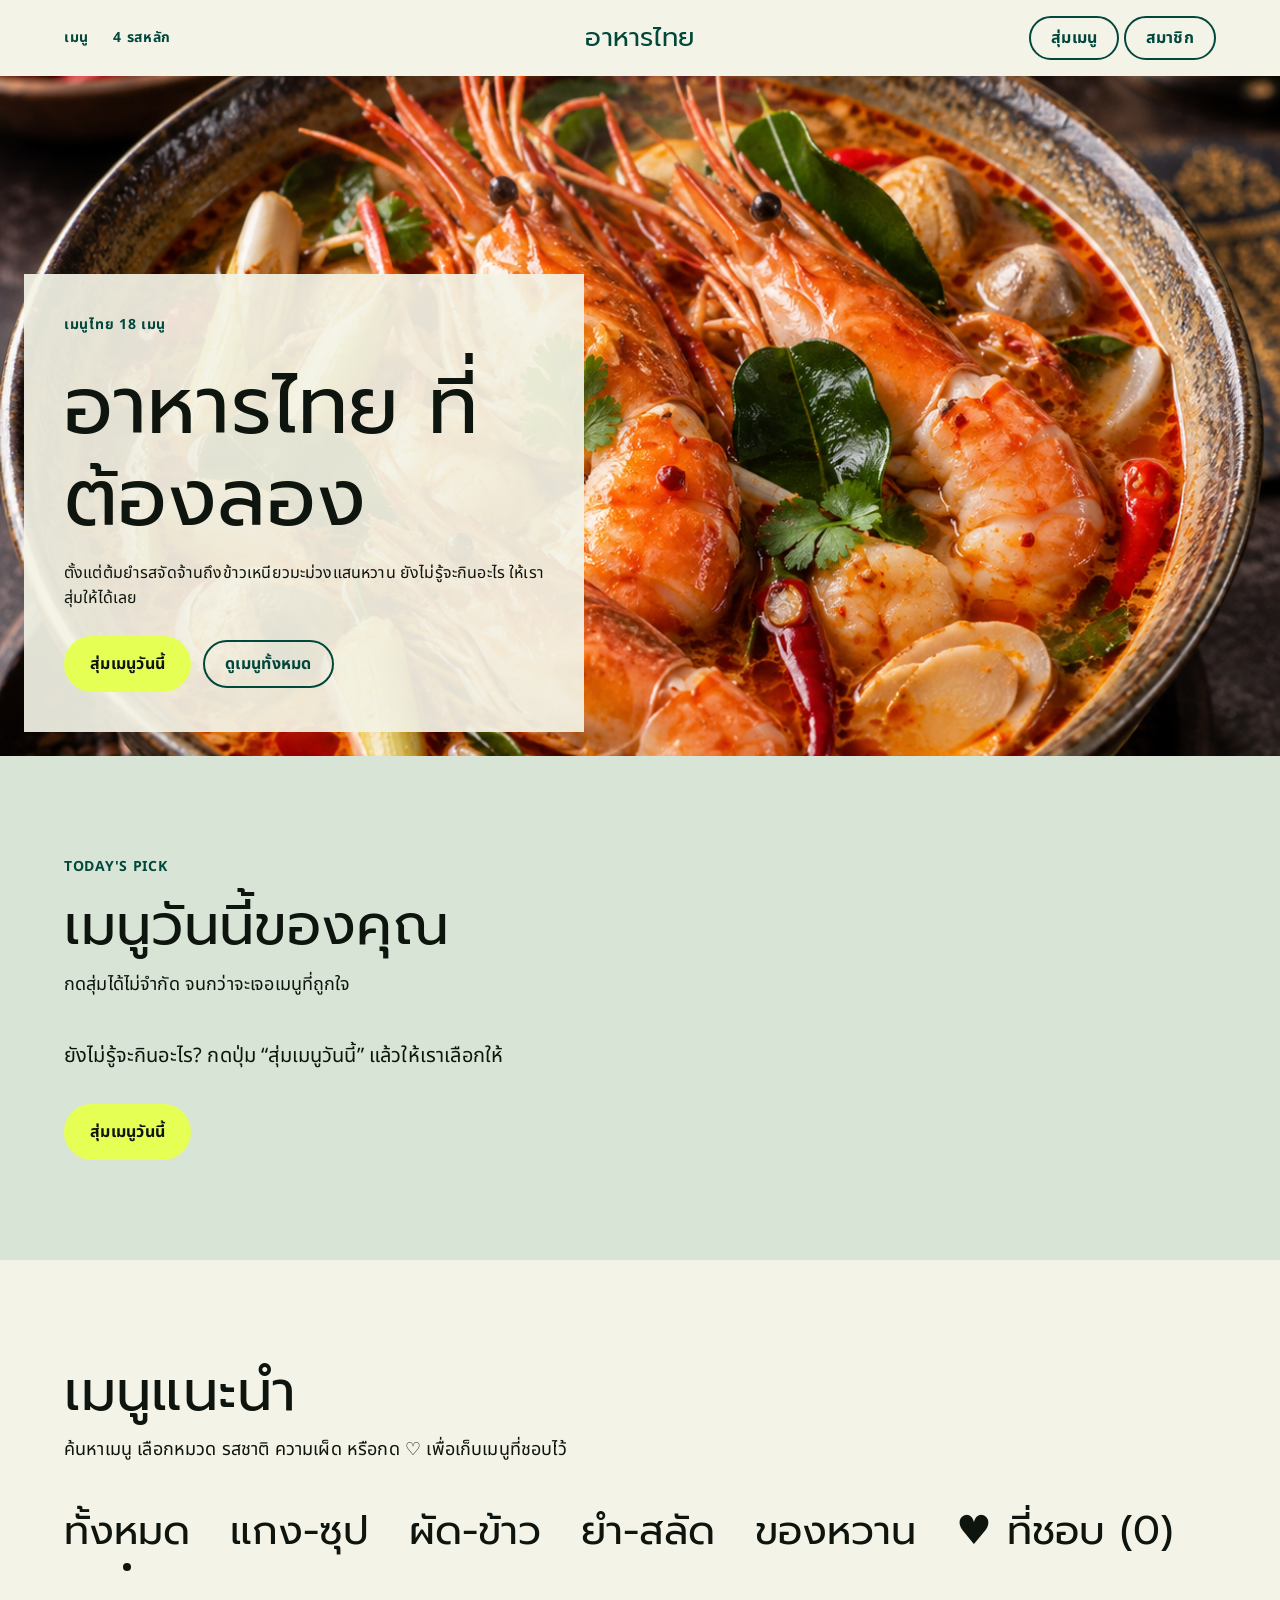
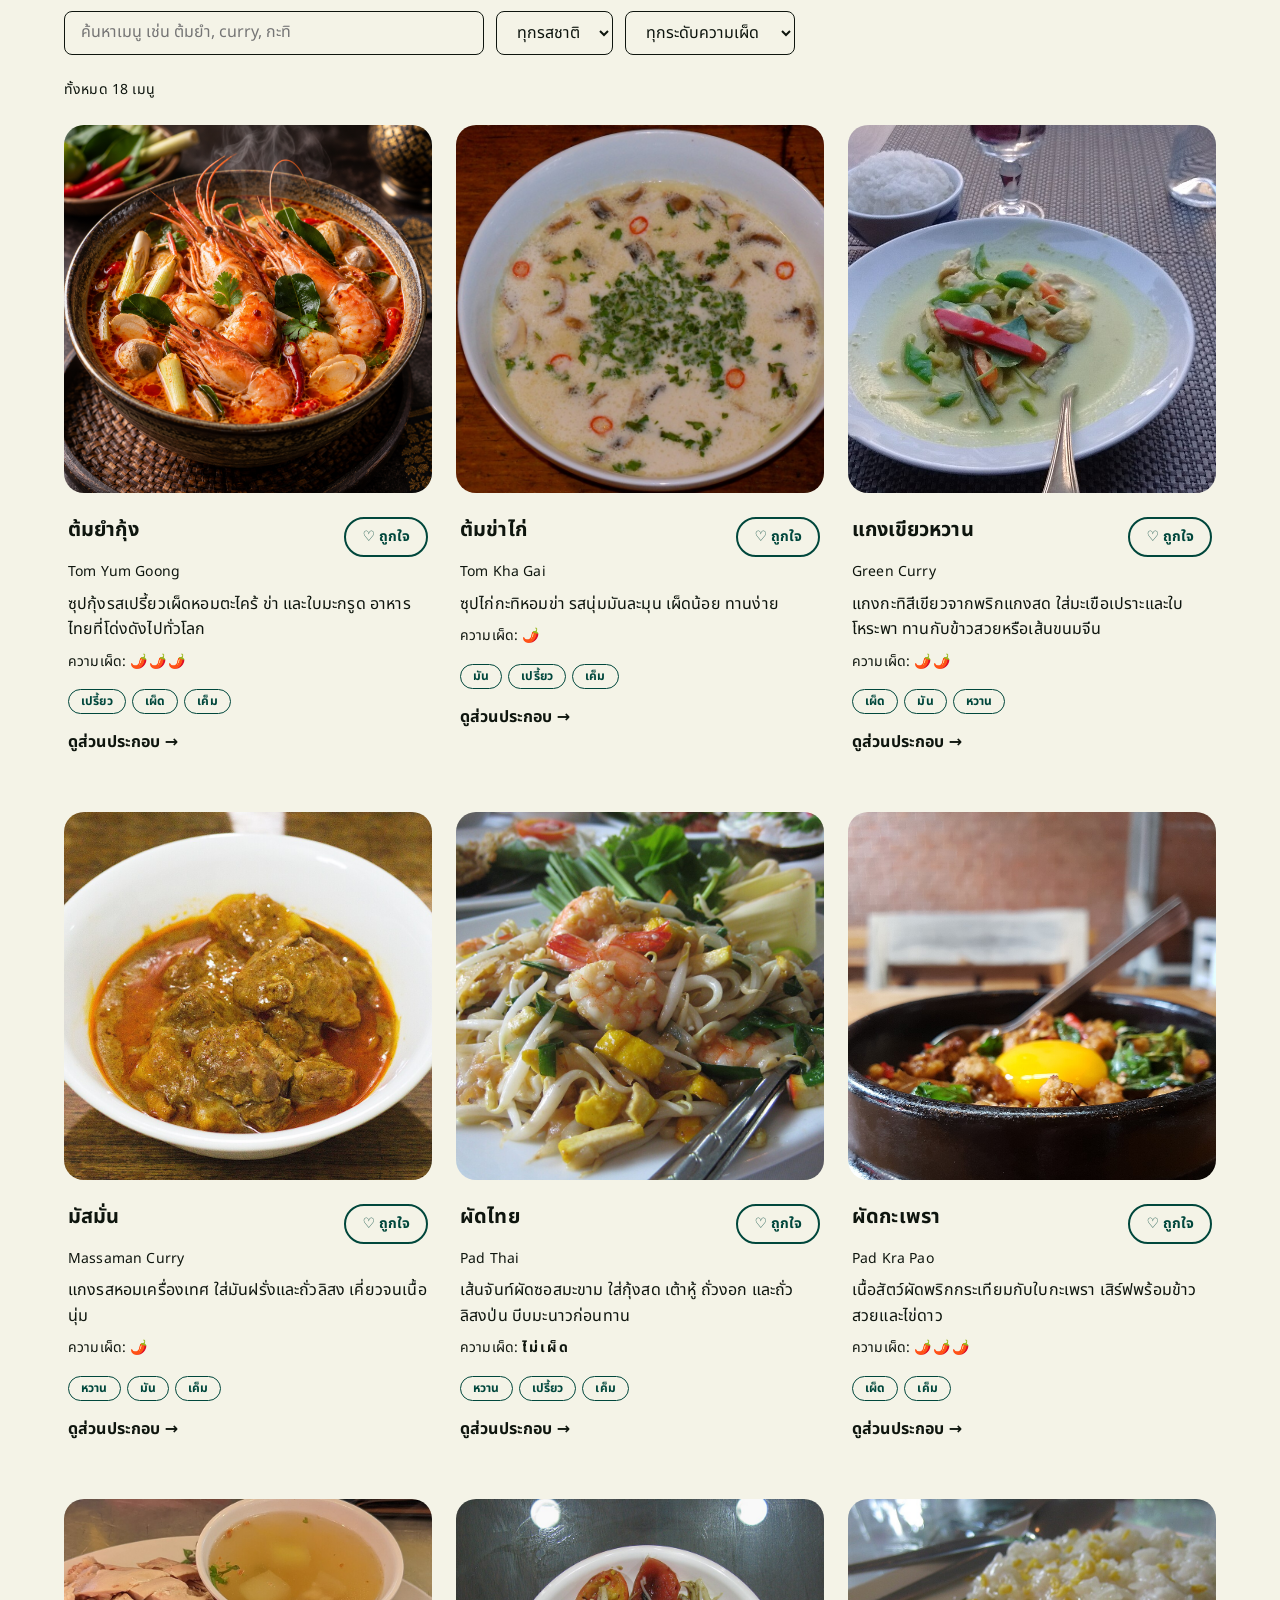
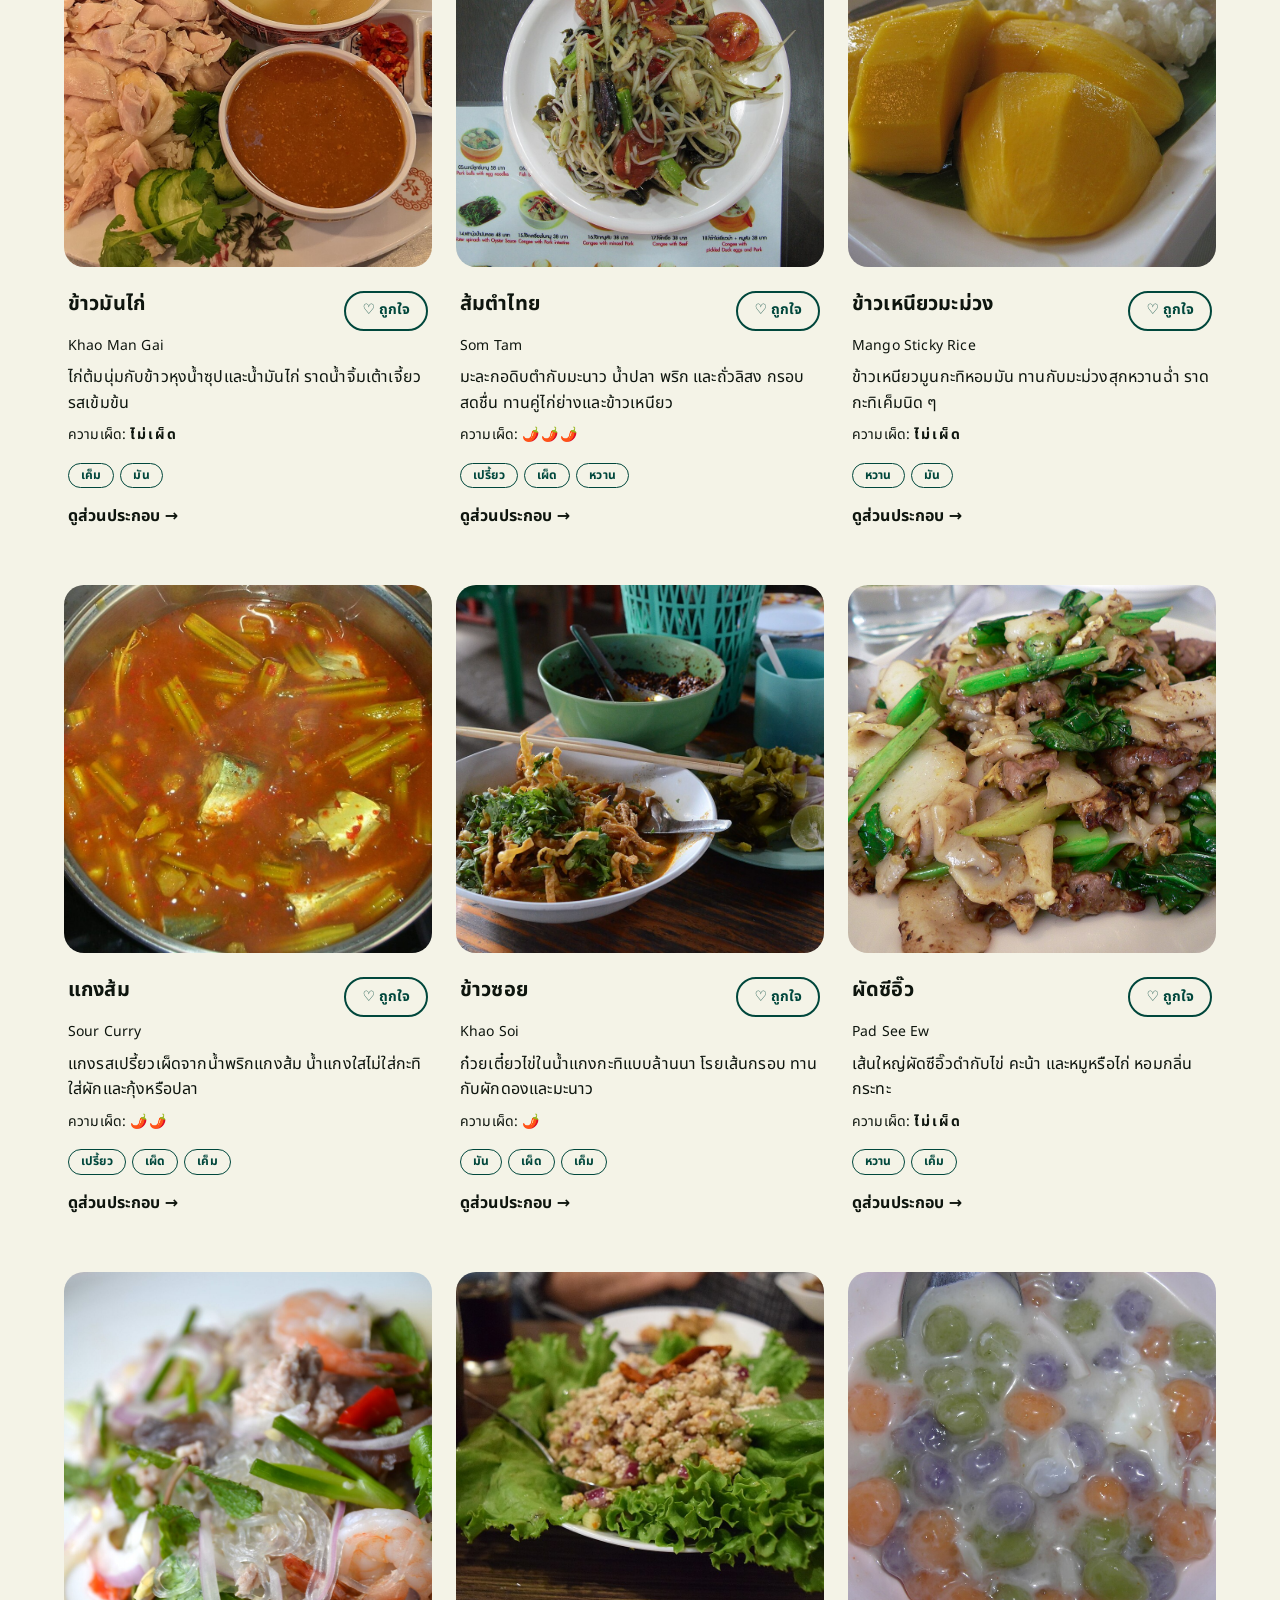
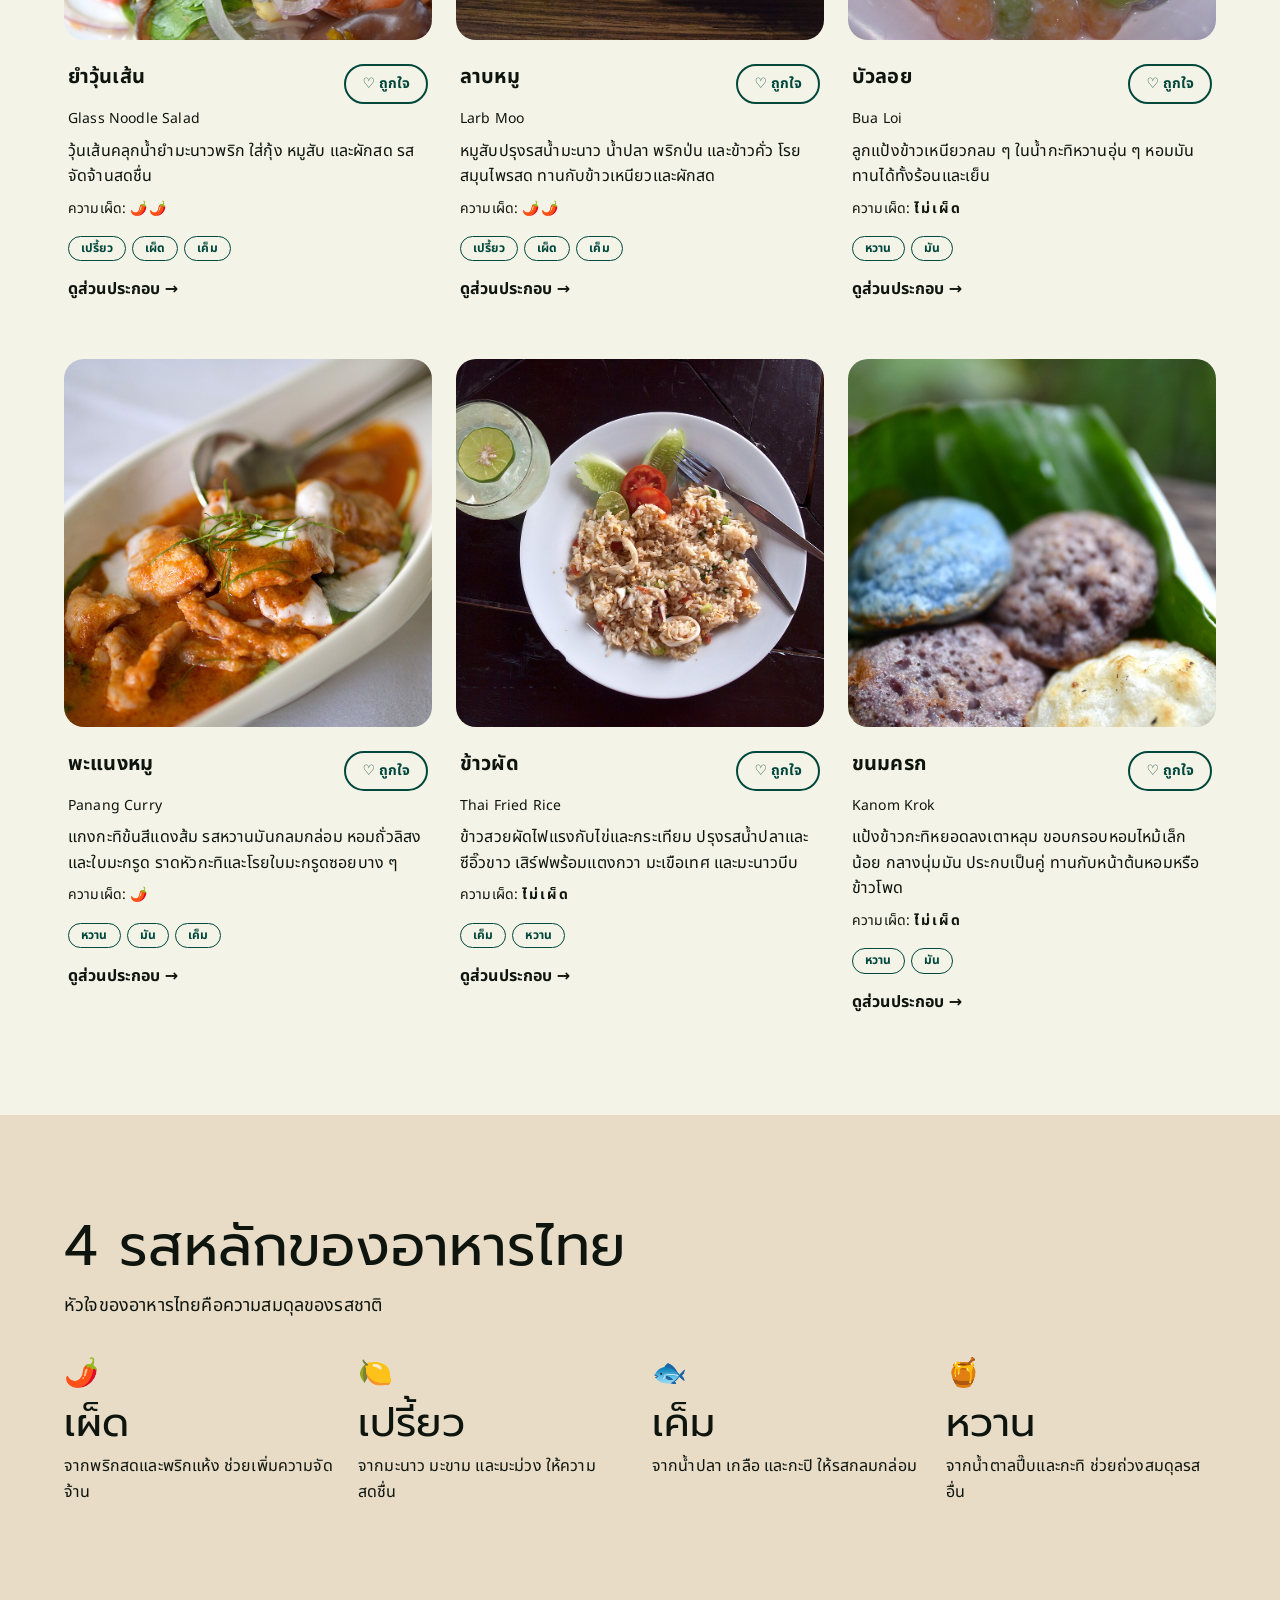
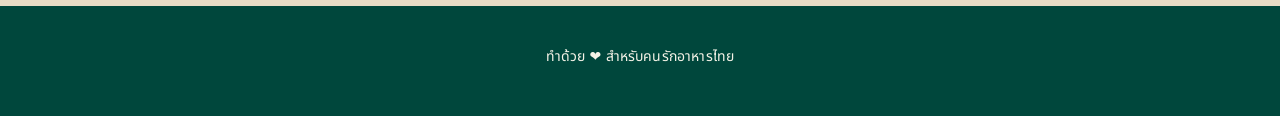
==== commit ca1da1c9: "Add 3 dishes and photos for all 18 dishes New: panang-curry, khao-pad, kanom-krok. Add Commons photo" ====
--- a/thai-food/index.html
+++ b/thai-food/index.html
@@ -4,7 +4,7 @@
 <meta charset="UTF-8">
 <meta name="viewport" content="width=device-width, initial-scale=1">
 <title>อาหารไทย ที่ต้องลอง</title>
-<meta name="description" content="แนะนำอาหารไทยยอดนิยม 15 เมนู สุ่มเมนูวันนี้ และเก็บเมนูที่ชอบไว้ในเครื่องของคุณ">
+<meta name="description" content="แนะนำอาหารไทยยอดนิยม 18 เมนู สุ่มเมนูวันนี้ และเก็บเมนูที่ชอบไว้ในเครื่องของคุณ">
 <link href="https://fonts.googleapis.com/css2?family=Noto+Sans+Thai:wght@400;700&family=Prompt:wght@400&display=swap" rel="stylesheet">
 <link rel="stylesheet" href="style.css">
 </head>
@@ -21,7 +21,7 @@
 <header class="hero">
   <img class="hero-img" src="image/tom-yum-goong.png" alt="ต้มยำกุ้งร้อน ๆ ในชามเซรามิก">
   <div class="hero-panel">
-    <p class="eyebrow">เมนูไทย 15 เมนู</p>
+    <p class="eyebrow">เมนูไทย 18 เมนู</p>
     <h1 class="display">อาหารไทย ที่ต้องลอง</h1>
     <p>ตั้งแต่ต้มยำรสจัดจ้านถึงข้าวเหนียวมะม่วงแสนหวาน ยังไม่รู้จะกินอะไร ให้เราสุ่มให้ได้เลย</p>
     <div class="actions">
